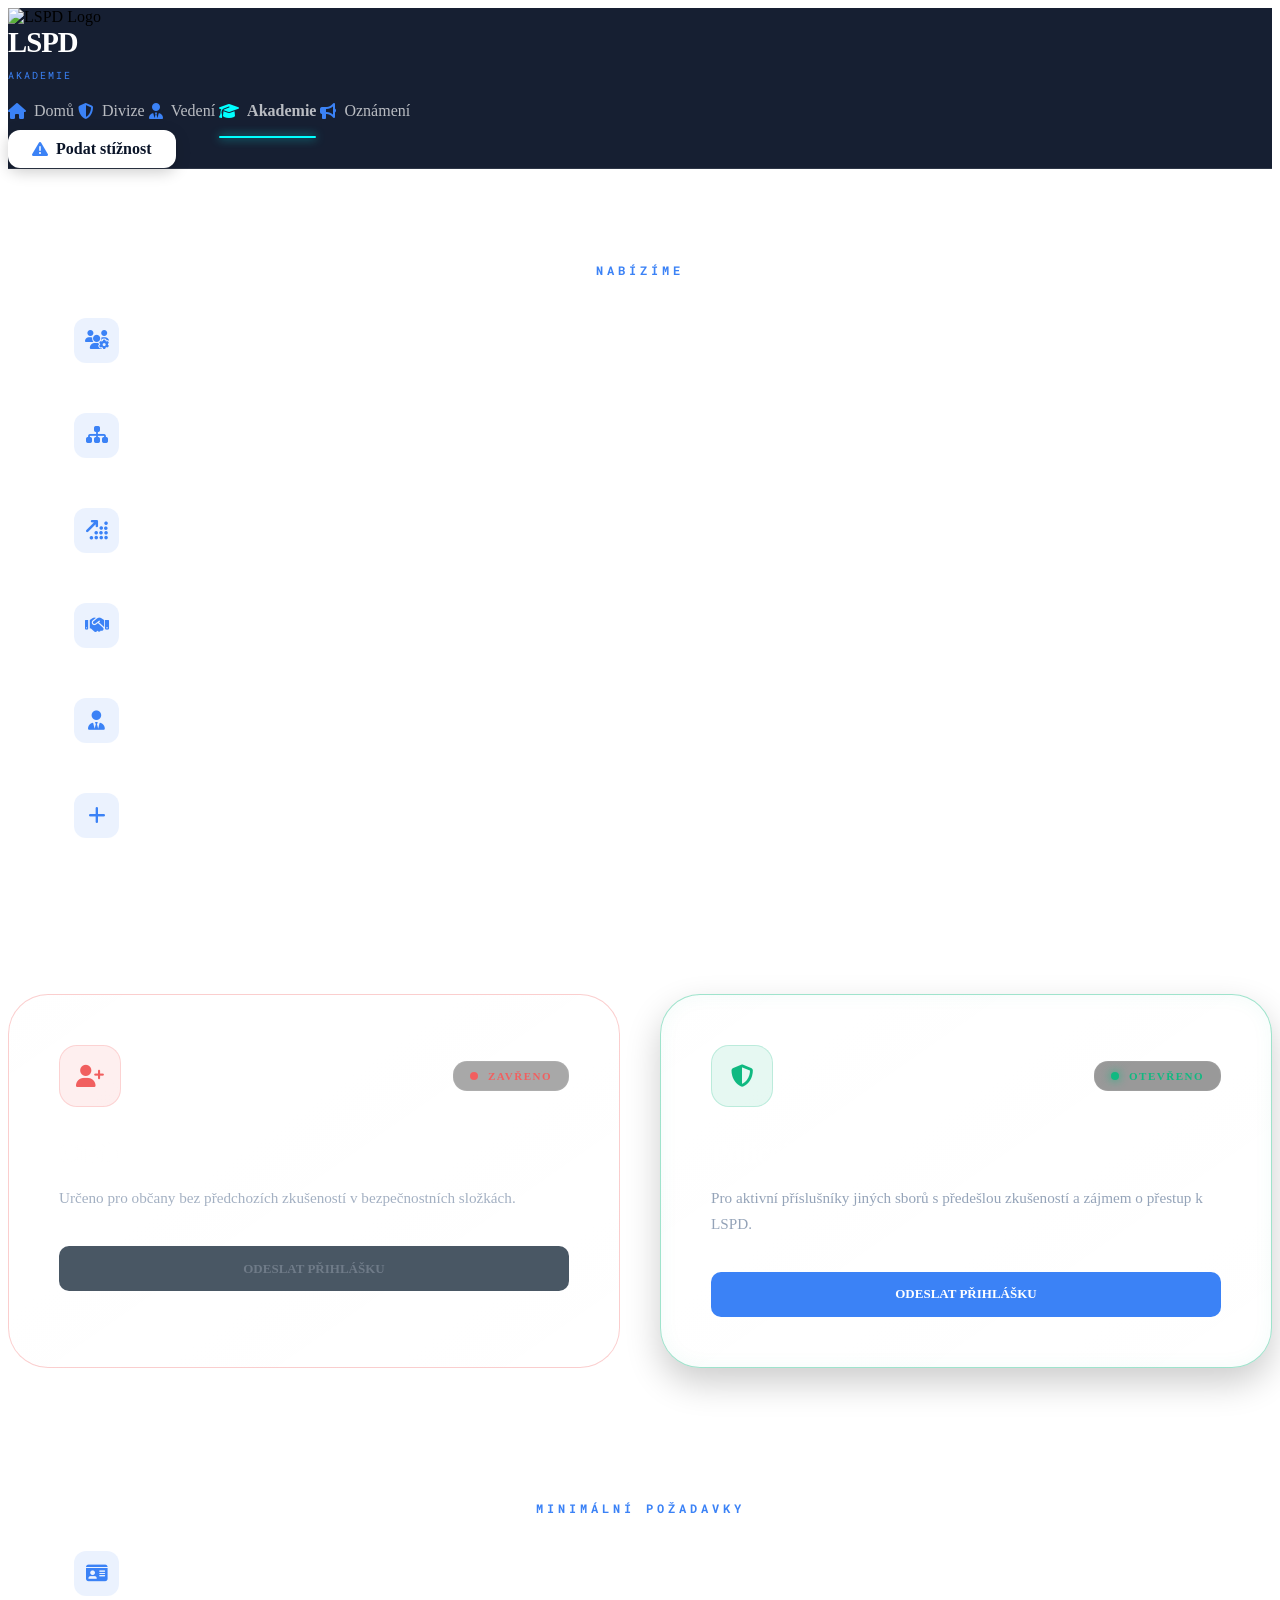
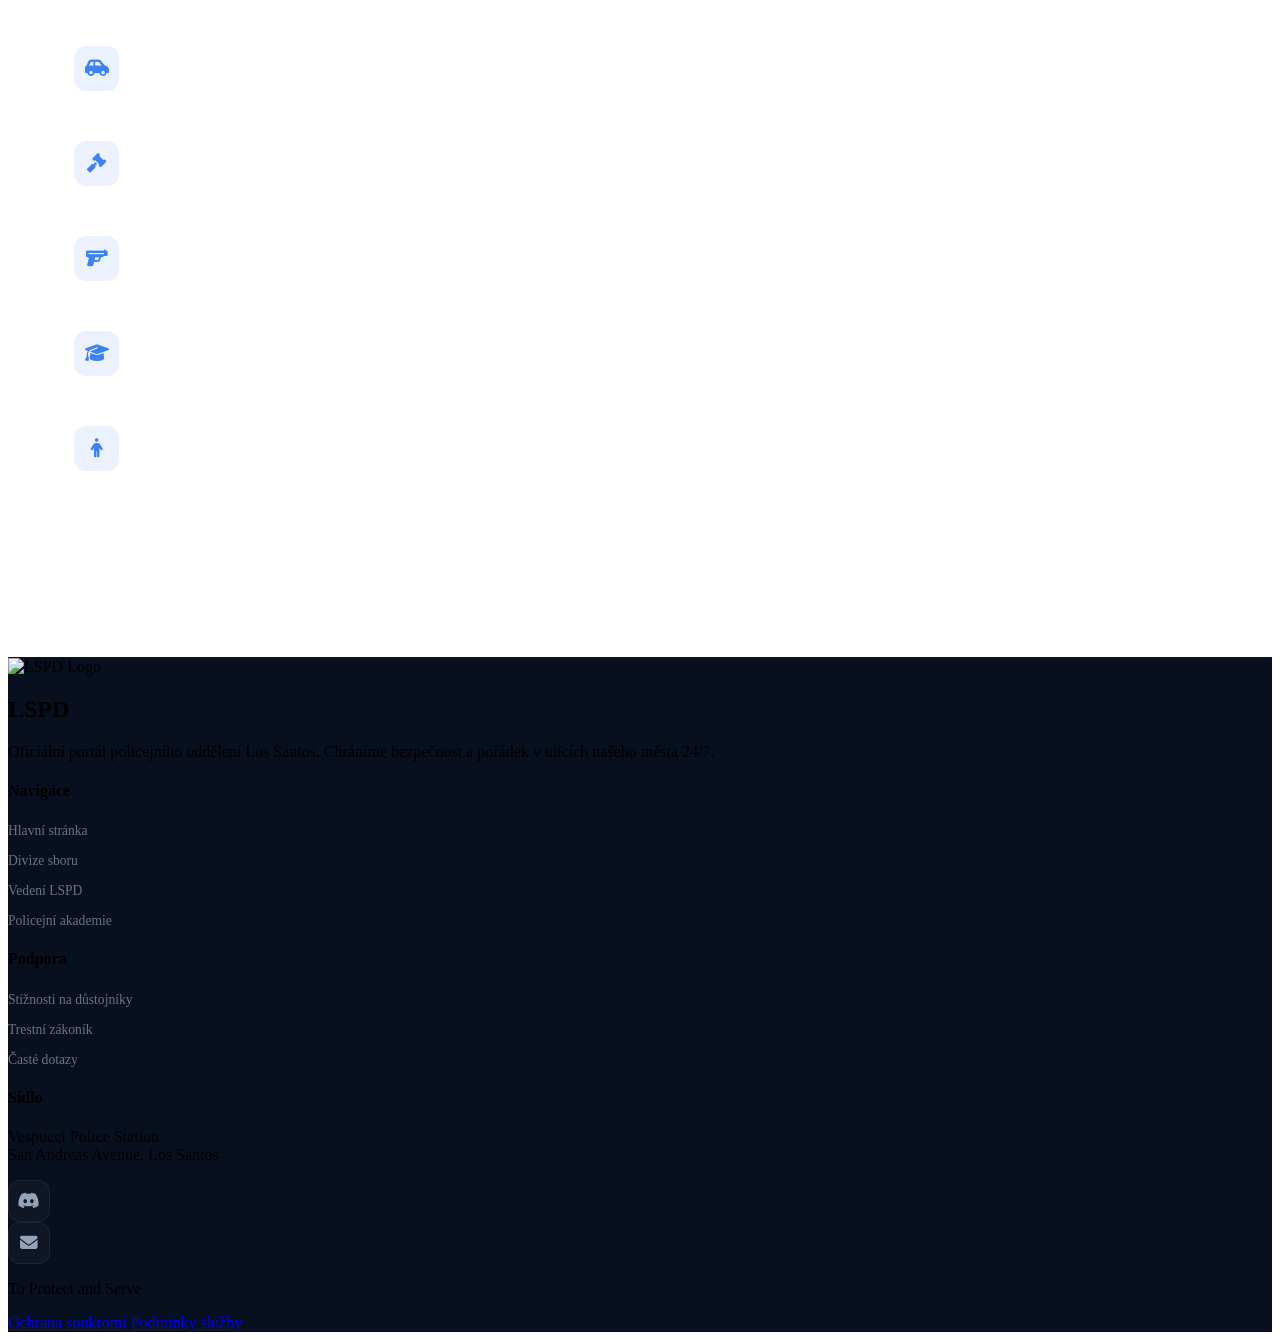
==== academy.html @ 50449499 "Add files via upload" ====
<!DOCTYPE html>
<html lang="cs">
<head>
    <meta charset="UTF-8">
    <meta name="viewport" content="width=device-width, initial-scale=1.0">
    <title>LSPD | Akademie</title>
    <link rel="icon" type="image/png" href="https://static.wikia.nocookie.net/diamond-city/images/c/c0/LSPD.png">
    <script src="https://cdn.tailwindcss.com"></script>
    <link rel="stylesheet" href="https://cdnjs.cloudflare.com/ajax/libs/font-awesome/6.5.1/css/all.min.css">
    <link rel="stylesheet" href="style.css">
    <style>
  /* Toto okamžitě skryje modré zaškrtávací políčko v rohu */
  .alert-hide-check, input[type="checkbox"] {
    display: none !important;
  }

    .btn-aca { display: flex; align-items: center; justify-content: center; background: #3b82f6; color: #fff; font-weight: 800; text-transform: uppercase; letter-spacing: 1px; border-radius: 12px; height: 60px; width: 100%; text-decoration: none; transition: all 0.3s; border: none; cursor: pointer; font-size: 14px; gap: 10px; }
    .btn-aca:hover { background: #2563eb; transform: translateY(-2px); box-shadow: 0 5px 15px rgba(59,130,246,0.4); }
    .btn-aca.disabled { background: #2a3a4a !important; color: #576574 !important; cursor: not-allowed !important; pointer-events: none !important; transform: none !important; box-shadow: none !important; border: 1px solid rgba(255,255,255,0.05); }
    .mini-card-btn { display: flex; align-items: center; justify-content: center; background: #3b82f6; color: #fff; font-weight: 800; text-transform: uppercase; border-radius: 10px; height: 45px; width: 100%; text-decoration: none; transition: all 0.3s; font-size: 13px; }
    .mini-card-btn:hover { background: #2563eb; transform: translateY(-2px); }
/* TADY JE TEN AUTOMATICKÝ ZÁMEK */
    .status-closed .mini-card-btn { background: #2a3a4a !important; color: #576574 !important; pointer-events: none !important; cursor: not-allowed !important; transform: none !important; box-shadow: none !important; }
/* Volitelně: zčervenání tečky a textu v headeru, když je closed */
    .status-closed .mini-dot { background: #ef4444; }
    .status-closed .mini-status-text { color: #ef4444; }

</style>
</head>
<body class="bg-[#0a1428]">

    <header class="navbar bg-[#0a1428]/95 border-b border-slate-700 sticky top-0 z-50 backdrop-blur-xl">
        <div class="emergency-wrapper">
    <input type="checkbox" id="close-alert" class="alert-hide-check">
    
    <div class="emergency-bar emergency-active">
        <div class="alert-pulse-bg"></div>
        <div class="alert-inner">
            <div class="alert-left">
                <div class="alert-blink-icon">
                    <i class="fa-solid fa-triangle-exclamation"></i>
                </div>
                <div class="alert-text-group">
                    <span class="alert-tag">Nouzový stav</span>
                    <p class="alert-main-text">Zvýšená kriminalita, nevycházejte z domovů!</p>
                </div>
            </div>
            <label for="close-alert" class="alert-close-btn">
                <i class="fa-solid fa-xmark"></i>
            </label>
        </div>
    </div>
</div>
       
        <div class="max-w-screen-2xl mx-auto px-8 py-5 flex items-center justify-between">
            <div class="flex items-center gap-x-3">
                <img src="https://static.wikia.nocookie.net/diamond-city/images/c/c0/LSPD.png" alt="LSPD Logo" class="h-12 w-auto">
                <div>
                    <h1 class="text-3xl font-bold tracking-tighter text-white">LSPD</h1>
                    <p class="text-[10px] text-blue-400 font-mono tracking-widest -mt-1 uppercase">Akademie</p>
                </div>
            </div>

            <nav class="hidden lg:flex items-center gap-x-8 text-sm font-medium text-white">
                <a href="index.html" class="nav-link"><i class="fa-solid fa-house"></i> Domů</a>
                <a href="divize.html" class="nav-link"><i class="fa-solid fa-shield-halved"></i> Divize</a>
                <a href="vedeni.html" class="nav-link"><i class="fa-solid fa-user-tie"></i> Vedení</a>
                <a href="academy.html" class="nav-link active-link"><i class="fa-solid fa-graduation-cap"></i> Akademie</a>
                <a href="news.html" class="nav-link"><i class="fa-solid fa-bullhorn"></i> Oznámení</a>
            </nav>

            <div class="flex items-center gap-x-4">
                <a href="https://docs.google.com/forms/d/1sW8FSomtoTWtTk2x8ZR8gZJqjrSR2MvSDOze3cM3F0Y/edit?chromeless=1" class="px-6 py-2.5 bg-white text-[#0a1428] hover:bg-red-600 hover:text-white font-semibold text-sm rounded-xl transition-all flex items-center gap-x-2">
                    <i class="fa-solid fa-triangle-exclamation"></i> Podat stížnost
                </a>
            </div>
        </div>
    </header>

<main class="main-content max-w-screen-xl mx-auto px-8 py-12">
    <div class="big-address-card1 ">
        <span class="section-label mb-8 block">Nabízíme</span>
        <div class="grid grid-cols-1 md:grid-cols-3 gap-6">
            <div class="req-item">
                <div class="req-icon"><i class="fa-solid fa-users-gear"></i></div>
                <div class="req-text">Práci pro občany</div>
            </div>
            <div class="req-item">
                <div class="req-icon"><i class="fa-solid fa-sitemap"></i></div>
                <div class="req-text">Rozmanitost divizí</div>
            </div>
            <div class="req-item">
                <div class="req-icon"><i class="fa-solid fa-arrow-up-right-dots"></i></div>
                <div class="req-text">Kariérní postup</div>
            </div>
            <div class="req-item">
                <div class="req-icon"><i class="fa-solid fa-handshake"></i></div>
                <div class="req-text">Profesionální a přátelský tým</div>
            </div>
            <div class="req-item">
                <div class="req-icon"><i class="fa-solid fa-user-tie"></i></div>
                <div class="req-text">Stabilní vedení</div>
            </div>
            <div class="req-item">
                <div class="req-icon"><i class="fa-solid fa-plus"></i></div>
                <div class="req-text">Mnohem více</div>
            </div>
    
        </div>
    </div>
    
    <div class="recruitment-flex-row">
    
    <div class="recruitment-mini-card status-closed">
        <div class="mini-card-content">
            <div class="mini-card-header">
                <div class="mini-icon-circle"><i class="fa-solid fa-user-plus"></i></div>
                <div class="mini-status-badge">
                    <span class="mini-dot"></span>
                    <span class="mini-status-text">Zavřeno</span>
                </div>
            </div>
            <h3 class="mini-card-title">Civilní nábor</h3>
            <p class="mini-card-desc">Určeno pro občany bez předchozích zkušeností v bezpečnostních složkách.</p>
            <a href="https://docs.google.com/forms/d/e/1FAIpQLSd8PkhQAgsAFA_9jeIJ60VFg0k3Y6_y2woV9KK_odZ_cDwg6Q/viewform?usp=dialog" class="mini-card-btn">Odeslat přihlášku</a>
        </div>
    </div>

    <div class="recruitment-mini-card status-open">
        <div class="mini-card-content">
            <div class="mini-card-header">
                <div class="mini-icon-circle"><i class="fa-solid fa-shield-halved"></i></div>
                <div class="mini-status-badge">
                    <span class="mini-dot"></span>
                    <span class="mini-status-text">Otevřeno</span>
                </div>
            </div>
            <h3 class="mini-card-title">Policejní transfer</h3>
            <p class="mini-card-desc">Pro aktivní příslušníky jiných sborů s předešlou zkušeností a zájmem o přestup k LSPD.</p>
            <a href="https://docs.google.com/forms/d/e/1FAIpQLSeSwsR0RY7hvR1oVAQgV0oMVDDzqEyqUZD5G6RPTfzHWfPNFA/viewform?usp=dialog" class="mini-card-btn">Odeslat přihlášku</a>
        </div>
        </div>
        </div>
    </div>

</div>

    <div class="big-address-card !py-10" >
        <span class="section-label mb-8 block">Minimální požadavky</span>
        <div class="grid grid-cols-1 md:grid-cols-3 gap-6">
            <div class="req-item">
                <div class="req-icon"><i class="fa-solid fa-id-card"></i></div>
                <div class="req-text">Věk 21+ let</div>
            </div>
            <div class="req-item">
                <div class="req-icon"><i class="fa-solid fa-car-side"></i></div>
                <div class="req-text">Řidičský průkaz sk. B</div>
            </div>
            <div class="req-item">
                <div class="req-icon"><i class="fa-solid fa-gavel"></i></div>
                <div class="req-text">Čistý rejstřík trestů</div>
            </div>
            <div class="req-item">
                <div class="req-icon"><i class="fa-solid fa-gun"></i></div>
                <div class="req-text">Zbrojní průkaz (pouze výhoda)</div>
            </div>
            <div class="req-item">
                <div class="req-icon"><i class="fa-solid fa-graduation-cap"></i></div>
                <div class="req-text">Maturita</div>
            </div>
            <div class="req-item">
                <div class="req-icon"><i class="fa-solid fa-person"></i></div>
                <div class="req-text">Občanství USA</div>
            </div>
        </div>
    </div>

</main>

  <footer class="main-footer">
    <div class="max-w-screen-2xl mx-auto px-8 py-16">
        <div class="grid grid-cols-1 md:grid-cols-4 gap-12 mb-16">
            
            <div class="md:col-span-1">
                <div class="flex items-center gap-x-3 mb-6">
                    <img src="https://static.wikia.nocookie.net/diamond-city/images/c/c0/LSPD.png" alt="LSPD Logo" class="h-10 w-auto opacity-80">
                    <h2 class="text-2xl font-black tracking-tighter text-white">LSPD</h2>
                </div>
                <p class="text-slate-500 text-sm leading-relaxed">
                    Oficiální portál policejního oddělení Los Santos. Chráníme bezpečnost a pořádek v ulicích našeho města 24/7.
                </p>
            </div>

            <div>
                <h4 class="text-white font-bold uppercase text-xs tracking-widest mb-6">Navigace</h4>
                <ul class="footer-links">
                    <li><a href="index.html">Hlavní stránka</a></li>
                    <li><a href="divize.html">Divize sboru</a></li>
                    <li><a href="vedeni.html">Vedení LSPD</a></li>
                    <li><a href="academy.html">Policejní akademie</a></li>
                </ul>
            </div>

            <div>
                <h4 class="text-white font-bold uppercase text-xs tracking-widest mb-6">Podpora</h4>
                <ul class="footer-links">
                    <li><a href="https://docs.google.com/forms/d/1sW8FSomtoTWtTk2x8ZR8gZJqjrSR2MvSDOze3cM3F0Y/edit?chromeless=1">Stížnosti na důstojníky</a></li>
                    <li><a href="https://discord.gg/twQmHkRu5R">Trestní zákoník</a></li>
                    
                    <li><a href="#">Časté dotazy</a></li>
                </ul>
            </div>

            <div>
                <h4 class="text-white font-bold uppercase text-xs tracking-widest mb-6">Sídlo</h4>
                <p class="text-slate-500 text-sm mb-4">
                    Vespucci Police Station<br>
                    San Andreas Avenue, Los Santos
                </p>
                <div class="flex gap-4">
                    <a href="#" class="footer-social-icon"><i class="fa-brands fa-discord"></i></a>
                    <a href="https://docs.google.com/forms/d/1-U0PTSVVx-R2bm7Mfep4bvLITmagsBzN_9uMXjS5U7w/viewform?edit_requested=true" class="footer-social-icon"><i class="fa-solid fa-envelope"></i></a>
                </div>
            </div>

        </div>

        <div class="pt-8 border-t border-white/5 flex flex-col md:flex-row justify-between items-center gap-4">
            <p class="text-slate-600 text-xs font-medium uppercase tracking-widest">
                 To Protect and Serve
            </p>
            <div class="flex gap-6">
                <a href="#" class="text-slate-600 hover:text-white text-[10px] uppercase font-bold tracking-tighter transition-colors">Ochrana soukromí</a>
                <a href="#" class="text-slate-600 hover:text-white text-[10px] uppercase font-bold tracking-tighter transition-colors">Podmínky služby</a>
            </div>
        </div>
    </div>
</footer>

</body>
</html>
---- style.css ----
@import url('https://fonts.googleapis.com/css2?family=Inter:wght@400;600;700;800&family=Roboto+Mono:wght@700&display=swap');

:root {
    --accent: #3b82f6;
    --border: rgba(255, 255, 255, 0.1);
    --aqua: #00ffff;
    --academy-blue: #3b82f6;
    --academy-cyan: #06b6d4;
    --academy-green: #10b981;
    --academy-red: #ef4444;
    --academy-bg-card: rgba(255, 255, 255, 0.02);
    --academy-border: rgba(255, 255, 255, 0.05);
}

/* --- TITULKY SEKCÍ --- */
.section-title-box {
    text-align: center;
    margin-bottom: 3rem;
    }
.section-label {
    color: var(--accent);
    font-family: 'Roboto Mono', monospace;
    font-size: 0.75rem;
    letter-spacing: 4px;
    text-transform: uppercase;
    font-weight: 700;
    /* ... tvoje stávající věci ... */
    display: block !important; /* Důležité, aby margin fungoval */
    margin-bottom: 15px !important; /* Tohle vytvoří mezeru pod nápisem LOKÁCIE */

}
.section-title {
    color: white;
    font-size: 3rem;
    font-weight: 800;
    margin-top: 10px;
}

/* Toto opraví mezeru u LOKÁCIE a KRONIKA */
.section-title-box .section-label {
    display: block !important;
    margin-bottom: 25px !important; /* Tady si nastav mezeru, jakou chceš */
}

/* Toto zajistí, aby štítky UVNITŘ karet (jako Administratíva) zůstaly v pořádku */
.big-address-card .section-label {
    display: inline-block !important;
    margin-bottom: 10px !important;
}
/* --- ADRESOVÉ KARTY --- */
.big-address-card {
    background: rgba(255, 255, 255, 0.03);
    border: 1px solid var(--border);
    padding: 60px 40px;
    border-radius: 40px !important; 
    text-align: center;
    transition: 0.4s ease;
    color: white;
/* ... tvoje stávající věci ... */
    margin-left: auto !important;
    margin-right: auto !important;
    max-width: 1200px; /* Nastav šířku, aby nebyla přes celou obrazovku */
    margin-top: 50px;
    
}

.big-address-card1 {
    background: rgba(255, 255, 255, 0.03);
    border: 1px solid var(--border);
    padding: 60px 40px;
    border-radius: 40px !important; 
    text-align: center;
    transition: 0.4s ease;
    color: white;
/* ... tvoje stávající věci ... */
    margin-left: auto !important;
    margin-right: auto !important;
    max-width: 1200px; /* Nastav šířku, aby nebyla přes celou obrazovku */
    
    margin-bottom: 50px;
}



.big-address-card:hover {
    transform: translateY(-10px);
    border-color: var(--accent);
    background: rgba(59, 130, 246, 0.02);
    color: aqua;
}
.big-address-card1:hover {
    transform: translateY(-10px);
    border-color: var(--accent);
    background: rgba(59, 130, 246, 0.02);
    color: aqua;
}



.icon-circle {
    width: 80px;
    height: 80px;
    background: rgba(59, 130, 246, 0.1);
    color: var(--accent);
    border-radius: 50%;
    margin: 0 auto 30px;
    display: flex;
    align-items: center;
    justify-content: center;
    font-size: 2rem;
    box-shadow: 0 0 20px rgba(59, 130, 246, 0.1);
}

/* --- MEGA KARTA PRÍBEHU --- */
.story-mega-card {
    background: rgba(255, 255, 255, 0.02) !important;
    border: 1px solid var(--border) !important;
    border-radius: 50px !important; 
    padding: 60px !important;
    max-width: 900px;
    margin: 0 auto;
}

.story-entry {
    display: flex;
    gap: 30px;
}

.story-marker {
    display: flex;
    flex-direction: column;
    align-items: center;
}

.marker-dot {
    width: 12px;
    height: 12px;
    background: var(--accent);
    border-radius: 50%;
}

.marker-line {
    width: 2px;
    flex-grow: 1;
    background: rgba(59, 130, 246, 0.2);
    margin: 5px 0;
}

.story-info {
    padding-bottom: 50px;
}

.story-year {
    color: var(--accent);
    font-family: 'Roboto Mono', monospace;
    font-weight: 700;
    font-size: 0.8rem;
}

.story-info h3 {
    color: white;
    font-size: 1.5rem;
    font-weight: 700;
    margin: 5px 0;
}

.story-info p {
    color: #94a3b8;
    line-height: 1.7;
}

.shadow-glow {
    box-shadow: 0 0 15px var(--accent);
}

.last-entry .story-info { padding-bottom: 0; }

/* --- NAVBAR --- */
.navbar {
    background-color: rgba(10, 20, 40, 0.95) !important;
    backdrop-filter: blur(15px) !important;
    -webkit-backdrop-filter: blur(15px) !important;
    border-bottom: 1px solid rgba(255, 255, 255, 0.1) !important;
    position: sticky;
    top: 0;
    z-index: 1000;
    transition: all 0.3s ease;
}

.navbar h1 {
    font-size: 1.8rem !important;
    font-weight: 800 !important;
    letter-spacing: -1px;
    margin: 0;
    color: #ffffff;
}

.navbar .text-blue-400 {
    color: #3b82f6 !important;
    font-family: 'Roboto Mono', monospace;
    font-size: 10px;
    letter-spacing: 2px;
    text-transform: uppercase;
}

.navbar a {
    text-transform: none !important;
    position: relative;
    display: inline-flex; 
    align-items: center;
    gap: 8px;
    padding: 10px 0; 
    color: rgba(255, 255, 255, 0.7) !important;
    transition: all 0.3s ease;
    text-decoration: none !important;
}

.nav-link {
    color: rgba(255, 255, 255, 0.7) !important;
    display: flex;
    align-items: center;
    gap: 8px;
    position: relative;
    padding: 5px 0;
    transition: all 0.3s ease;
    white-space: nowrap;
}

.nav-link:hover {
    color: #3b82f6 !important;
}

.active-link {
    color: #00ffff !important;
    font-weight: 700 !important;
}

.active-link::after {
    content: '';
    position: absolute;
    bottom: -8px;
    left: 0;
    width: 100%;
    height: 2px;
    background: #00ffff;
    box-shadow: 0 0 10px rgba(0, 255, 255, 0.8);
    border-radius: 10px;
}

.active-link i {
    color: #00ffff !important;
}

.navbar a:not(.active-link)::after {
    display: none;
}

.navbar i {
    font-size: 1rem;
    color: #3b82f6;
}

.navbar a.bg-white {
    background-color: #ffffff !important;
    color: #0a1428 !important;
    padding: 10px 24px !important;
    border-radius: 12px !important;
    font-weight: 700 !important;
    box-shadow: 0 4px 15px rgba(0, 0, 0, 0.2);
}

.navbar a.bg-white:hover {
    background-color: #ef4444 !important;
    color: #ffffff !important;
    box-shadow: 0 0 20px rgba(239, 68, 68, 0.4);
}

main {
    margin-top: 2rem;
}

html {
    scroll-padding-top: 90px;
}

/* --- !!! NOVÉ STYLY PRO DIVIZE S FIXNÍM GRIDEM !!! --- */

.division-row {
    display: grid;
    gap: 24px;
    margin-bottom: 24px;
    width: 100%;
}

/* Specifické rozložení řádků podle tvého přání */
.row-3 { grid-template-columns: repeat(3, 1fr); }
.row-4 { grid-template-columns: repeat(4, 1fr); }
.row-2 { grid-template-columns: repeat(2, 1fr); }

.division-card {
    background: linear-gradient(145deg, rgba(255, 255, 255, 0.05) 0%, rgba(255, 255, 255, 0.02) 100%);
    border: 1px solid rgba(255, 255, 255, 0.08);
    border-radius: 40px !important;
    padding: 40px 30px;
    display: flex;
    flex-direction: column;
    align-items: center;
    text-align: center;
    transition: all 0.5s cubic-bezier(0.23, 1, 0.32, 1);
    cursor: pointer;
    overflow: hidden;
    position: relative;
}

.division-card:hover {
    transform: translateY(-12px);
    background: linear-gradient(145deg, rgba(59, 130, 246, 0.08) 0%, rgba(10, 20, 40, 0.5) 100%);
    border-color: var(--aqua);
    box-shadow: 0 20px 40px rgba(0, 0, 0, 0.4);
}

/* Vnitřní ikona divize */
.division-card .icon-circle {
    width: 75px;
    height: 75px;
    background: rgba(255, 255, 255, 0.03);
    border-radius: 22px; 
    margin: 0 auto 20px auto;
    border: 1px solid rgba(255, 255, 255, 0.1);
    box-shadow: none;
    display: flex;
    align-items: center;
    justify-content: center;
}

.division-card:hover .icon-circle {
    transform: scale(1.1) rotate(5deg);
    border-color: currentColor;
    box-shadow: 0 0 25px currentColor;
    background: rgba(255, 255, 255, 0.05);
}

/* Texty v divizích */
.division-card h3.name {
    color: #ffffff !important;
    font-size: 1.6rem;
    font-weight: 800;
    margin-bottom: 5px;
    letter-spacing: -0.5px;
}

.division-card .div-short {
    color: var(--accent);
    font-size: 0.95rem;
    font-weight: 700;
    margin-top: 2px;
}

/* Vysouvací detail pod nadpisem */
.division-card .div-detail {
    max-height: 0;
    opacity: 0;
    transition: all 0.6s cubic-bezier(0.23, 1, 0.32, 1);
    width: 100%;
}

.division-card:hover .div-detail {
    max-height: 500px;
    opacity: 1;
    margin-top: 25px;
}

.division-card .div-detail p {
    color: #cbd5e1 !important;
    font-size: 0.9rem;
    line-height: 1.6;
    margin-bottom: 20px;
}

/* Leader Box (Vedení divize) */
.division-card .leader-box {
    padding: 15px 20px;
    background: rgba(0, 0, 0, 0.3);
    border-radius: 25px;
    border: 1px solid rgba(255, 255, 255, 0.05);
    text-align: center;
    width: 100%;
    display: flex;
    flex-direction: column;
}

.division-card .leader-box .rank-label {
    color: var(--aqua) !important;
    font-size: 0.7rem;
    font-weight: 800;
    letter-spacing: 1.5px;
    margin-bottom: 2px;
}

.division-card .leader-box .leader-name {
    color: #ffffff !important;
    font-size: 1rem;
    font-weight: 700;
    margin: 0;
}

/* --- VEDENIE CARDS (ZACHOVÁNO) --- */
.leader-card {
    background: rgba(255, 255, 255, 0.02);
    border: 1px solid rgba(255, 255, 255, 0.08);
    border-radius: 40px !important;
    overflow: hidden;
    transition: all 0.4s ease;
}

.leader-card:hover {
    transform: translateY(-10px);
    border-color: var(--aqua);
    background: rgba(0, 255, 255, 0.02);
    box-shadow: 0 20px 40px rgba(0, 0, 0, 0.4);
}

.leader-img-container {
    position: relative;
    width: 100%;
    height: 350px;
    overflow: hidden;
}

.leader-img-container img {
    width: 100%;
    height: 100%;
    object-fit: cover;
    transition: transform 0.5s ease;
}

.leader-card:hover img {
    transform: scale(1.05);
}

.rank-tag {
    position: absolute;
    bottom: 20px;
    left: 20px;
    background: #3b82f6;
    color: white;
    padding: 6px 16px;
    border-radius: 12px;
    font-size: 0.75rem;
    font-weight: 800;
    text-transform: uppercase;
    letter-spacing: 1px;
}

.leader-info {
    padding: 30px;
    text-align: left;
}

.leader-callsign {
    color: var(--aqua);
    font-family: 'Roboto Mono', monospace;
    font-size: 0.85rem;
    font-weight: 700;
    margin-bottom: 15px;
}

/* KARTY ROSTERU (ZACHOVÁNO) */
.card-vertical {
    display: flex;
    flex-direction: column;
    transition: all 0.3s ease;
}

.card-vertical:hover {
    transform: translateY(-5px);
    border-color: rgba(0, 255, 255, 0.4);
    background: rgba(0, 255, 255, 0.02);
}

.rank-label { letter-spacing: 2px; font-size:medium; }
.insignia { font-family: 'Roboto Mono', monospace; font-weight: bold; }
.name { letter-spacing: -0.5px; }

/* Responzivita pro řádky */
@media (max-width: 1024px) {
    .row-3, .row-4, .row-2 { grid-template-columns: repeat(2, 1fr); }
}
@media (max-width: 640px) {
    .row-3, .row-4, .row-2 { grid-template-columns: 1fr; }
}

/* --- ACADEMY PREMIUM STYLES --- */

/* --- ZÁKLADNÉ NASTAVENIE KARIET --- */
.academy-card {
    background: var(--academy-bg-card);
    border: 1px solid var(--academy-border);
    border-radius: 40px !important;
    padding: 40px;
    position: relative;
    transition: all 0.4s cubic-bezier(0.4, 0, 0.2, 1);
    height: 100%;
}

.academy-card:hover {
    transform: translateY(-8px);
    background: rgba(255, 255, 255, 0.04);
    border-color: rgba(59, 130, 246, 0.2);
    box-shadow: 0 20px 40px rgba(0, 0, 0, 0.3);
}

/* --- RECRUITMENT STATUS CARD (Hero Banner) --- */
.recruitment-status-card {
    position: relative;
    padding: 60px 40px;
    border-radius: 40px !important;
    background: #0f172a;
    border: 1px solid var(--academy-border);
    overflow: hidden;
    transition: all 0.5s ease;
}

.card-overlay {
    position: absolute;
    inset: 0;
    background: radial-gradient(circle at 50% 0%, rgba(59, 130, 246, 0.15) 0%, transparent 70%);
    pointer-events: none;
    transition: background 0.5s ease;
}

.status-badge {
    background: rgba(255, 255, 255, 0.05);
    border: 1px solid rgba(255, 255, 255, 0.1);
    padding: 6px 14px;
    border-radius: 12px;
    font-size: 11px;
    font-weight: 800;
    color: #94a3b8;
    text-transform: uppercase;
    letter-spacing: 2px;
}

.status-main-text {
    font-size: clamp(2.5rem, 6vw, 4rem);
    font-weight: 950;
    line-height: 1;
    text-transform: uppercase;
    letter-spacing: -2px;
    font-style: italic;
    margin: 15px 0;
}

.status-line {
    width: 80px;
    height: 6px;
    border-radius: 3px;
    margin-bottom: 20px;
}

/* --- STATUS LOGIKA (DYNAMICKÉ FARBY) --- */
/* Otvorený nábor */
.status-open .status-main-text { color: var(--academy-green); text-shadow: 0 0 30px rgba(16, 185, 129, 0.3); }
.status-open .status-line { background: var(--academy-green); box-shadow: 0 0 20px var(--academy-green); }
.status-open .pulse-dot { background: var(--academy-green); box-shadow: 0 0 10px var(--academy-green); animation: pulse-green 2s infinite; }

/* Zatvorený nábor */
.status-closed .status-main-text { color: var(--academy-red); text-shadow: 0 0 30px rgba(239, 68, 68, 0.3); }
.status-closed .status-line { background: var(--academy-red); box-shadow: 0 0 20px var(--academy-red); }
.status-closed .pulse-dot { background: var(--academy-red); box-shadow: 0 0 10px var(--academy-red); animation: pulse-red 2s infinite; }
.status-closed .card-overlay { background: radial-gradient(circle at 50% 0%, rgba(239, 68, 68, 0.12) 0%, transparent 70%); }
.status-closed .apply-action-btn { opacity: 0.5; pointer-events: none; filter: grayscale(1); }

/* --- TLAČIDLÁ PRIHLÁŠOK --- */
.apply-action-btn {
    display: inline-flex;
    align-items: center;
    justify-content: center;
    background: #ffffff;
    color: #0a1428;
    border-radius: 20px;
    font-weight: 900;
    font-size: 16px;
    text-transform: uppercase;
    padding: 18px 35px;
    transition: all 0.3s cubic-bezier(0.4, 0, 0.2, 1);
    box-shadow: 0 10px 30px rgba(255, 255, 255, 0.1);
}

.apply-action-btn:hover {
    transform: scale(1.05) translateY(-3px);
    background: var(--academy-blue);
    color: #ffffff;
    box-shadow: 0 15px 40px rgba(59, 130, 246, 0.4);
}

/* --- POŽIADAVKY (REQS) --- */
.req-item {
    background: rgba(255, 255, 255, 0.03);
    border: 1px solid var(--academy-border);
    padding: 24px;
    border-radius: 25px;
    display: flex;
    align-items: center;
    gap: 15px;
    transition: all 0.3s ease;
}

.req-item:hover {
    background: rgba(59, 130, 246, 0.05);
    border-color: rgba(59, 130, 246, 0.3);
    transform: translateX(10px);
}

.req-icon {
    width: 45px;
    height: 45px;
    background: rgba(59, 130, 246, 0.1);
    color: var(--academy-blue);
    border-radius: 12px;
    display: flex;
    align-items: center;
    justify-content: center;
    font-size: 1.2rem;
}

.req-text {
    color: white;
    font-weight: 700;
}

/* --- TRANSFER PANEL (PREMIUM STYLE) --- */
.transfer-panel {
    background: linear-gradient(135deg, rgba(6, 182, 212, 0.08) 0%, rgba(255, 255, 255, 0.01) 100%);
    border-color: rgba(6, 182, 212, 0.2);
}

.transfer-panel:hover {
    border-color: var(--academy-cyan);
    box-shadow: 0 20px 40px rgba(6, 182, 212, 0.15);
}

.icon-box-premium {
    width: 60px;
    height: 60px;
    background: rgba(6, 182, 212, 0.1);
    border-radius: 18px;
    display: flex;
    align-items: center;
    justify-content: center;
}

/* --- ANIMÁCIE --- */
.pulse-dot {
    width: 10px;
    height: 10px;
    border-radius: 50%;
}

@keyframes pulse-green {
    0% { transform: scale(1); opacity: 1; }
    100% { transform: scale(2.8); opacity: 0; }
}

@keyframes pulse-red {
    0% { transform: scale(1); opacity: 1; }
    100% { transform: scale(2.8); opacity: 0; }
}

/* Fix pre responzivitu textu */
@media (max-width: 768px) {
    .recruitment-status-card { padding: 40px 25px; }
    .status-main-text { font-size: 2.2rem; }
}

/* --- STATUS FARBY (DYNAMICKÉ FARBY + BORDER) --- */

/* Otvorený nábor (Zelený) */
.status-open.recruitment-status-card {
    border-color: rgba(16, 185, 129, 0.4) !important; /* Zelený okraj */
    box-shadow: 0 0 40px rgba(16, 185, 129, 0.1);    /* Jemná vonkajšia žiara */
}
.status-open .status-main-text { 
    color: var(--academy-green); 
    text-shadow: 0 0 30px rgba(16, 185, 129, 0.3); 
}
.status-open .status-line { 
    background: var(--academy-green); 
    box-shadow: 0 0 20px var(--academy-green); 
}
.status-open .pulse-dot { 
    background: var(--academy-green); 
    box-shadow: 0 0 10px var(--academy-green); 
    animation: pulse-green 2s infinite; 
}

/* Zatvorený nábor (Červený) */
.status-closed.recruitment-status-card {
    border-color: rgba(239, 68, 68, 0.4) !important; /* Červený okraj */
    box-shadow: 0 0 40px rgba(239, 68, 68, 0.1);      /* Jemná vonkajšia žiara */
}
.status-closed .status-main-text { 
    color: var(--academy-red); 
    text-shadow: 0 0 30px rgba(239, 68, 68, 0.3); 
}
.status-closed .status-line { 
    background: var(--academy-red); 
    box-shadow: 0 0 20px var(--academy-red); 
}
.status-closed .pulse-dot { 
    background: var(--academy-red); 
    box-shadow: 0 0 10px var(--academy-red); 
    animation: pulse-red 2s infinite; 
}
.status-closed .card-overlay { 
    background: radial-gradient(circle at 50% 0%, rgba(239, 68, 68, 0.12) 0%, transparent 70%); 
}


/* --- UNIFIED FOOTER STYLES --- */

.main-footer {
    background-color: #08101f; /* Ešte o niečo tmavšia ako body */
    border-top: 1px solid rgba(255, 255, 255, 0.03);
    margin-top: 100px;
}

.footer-links {
    list-style: none;
    padding: 0;
    margin: 0;
}

.footer-links li {
    margin-bottom: 12px;
}

.footer-links a {
    color: #64748b; /* Slate-500 */
    text-decoration: none;
    font-size: 0.85rem;
    font-weight: 500;
    transition: all 0.3s ease;
}

.footer-links a:hover {
    color: var(--accent); /* Tvoja modrá farba */
    padding-left: 5px; /* Jemný posun pri hoveri */
}

.footer-social-icon {
    width: 40px;
    height: 40px;
    background: rgba(255, 255, 255, 0.03);
    border: 1px solid rgba(255, 255, 255, 0.05);
    border-radius: 12px;
    display: flex;
    align-items: center;
    justify-content: center;
    color: #94a3b8;
    font-size: 1.1rem;
    transition: all 0.3s ease;
    text-decoration: none;
}

.footer-social-icon:hover {
    background: var(--accent);
    color: white;
    transform: translateY(-3px);
    box-shadow: 0 5px 15px rgba(59, 130, 246, 0.3);
}

/* Fix pre plynulé scrollovanie a okraje */
@media (max-width: 768px) {
    .main-footer { text-align: center; }
    .main-footer .flex, .main-footer .flex-col { align-items: center; justify-content: center; }
    .footer-links a:hover { padding-left: 0; }
}


/* --- NEWS / ANNOUNCEMENTS --- */

/* --- NEWS / ANNOUNCEMENTS --- */

/* --- NEWS / ANNOUNCEMENTS --- */

/* --- NEWS / ANNOUNCEMENTS --- */

/* --- NEWS / ANNOUNCEMENTS --- */

/* Badge "Tlačová správa" - OPRAVA ČERNÉ BARVY */
/* --- JEDNA UNIVERZÁLNÍ KARTA - OPRAVA --- */

.news-card-wrapper {
    display: grid;
    grid-template-columns: 1.2fr 1fr;
    background: #0f172a; /* Tmavé pozadí karty */
    border: 1px solid rgba(255, 255, 255, 0.05);
    border-radius: 40px !important;
    overflow: hidden;
    min-height: 380px;
    height: auto;
    position: relative;
    margin-bottom: 30px;
}

.news-main-card {
    padding: 50px;
    display: flex;
    flex-direction: column;
    justify-content: center;
    z-index: 2;
}

/* TEXTY - OPRAVA ČERNÉ BARVY */
.card-title {
    color: #ffffff !important;
    font-size: 2.8rem;
    font-weight: 900;
    font-style: italic;
    text-transform: uppercase;
    line-height: 1.1;
    margin: 15px 0;
}

.card-text {
    color: #94a3b8 !important; /* Světle šedá čitelná barva */
    font-size: 1rem;
    line-height: 1.6;
}

.news-badge {
    color: #3b82f6 !important;
    font-family: 'Roboto Mono', monospace;
    font-size: 10px;
    font-weight: 800;
    letter-spacing: 2px;
    text-transform: uppercase;
}

.news-date {
    color: rgba(255, 255, 255, 0.3) !important;
    font-family: 'Roboto Mono', monospace;
    font-size: 10px;
    margin-left: 10px;
}

/* ROZBALOVACÍ LOGIKA (ČISTÉ CSS) */
.news-toggle { display: none; } /* Skrytí checkboxu */

.expandable-content {
    max-height: 0;
    overflow: hidden;
    opacity: 0;
    transition: all 0.6s cubic-bezier(0.4, 0, 0.2, 1);
}

.content-divider {
    height: 1px;
    background: rgba(255, 255, 255, 0.05);
    margin: 20px 0;
}

/* AKCE PŘI ZAŠKRTNUTÍ */
.news-toggle:checked ~ .news-main-card .expandable-content {
    max-height: 1000px;
    opacity: 1;
}

/* TLAČÍTKO */
.read-more-btn {
    cursor: pointer;
    margin-top: 30px;
    color: #3b82f6;
    font-weight: 900;
    text-transform: uppercase;
    font-size: 11px;
    display: inline-flex;
    align-items: center;
}

.read-more-btn .hide-text { display: none; }

.news-toggle:checked ~ .news-main-card .read-more-btn .show-text { display: none; }
.news-toggle:checked ~ .news-main-card .read-more-btn .hide-text { display: inline-block; }

/* OBRÁZEK */
.card-image-side { position: relative; background: #1e293b; }
.card-image-side img { width: 100%; height: 100%; object-fit: cover; opacity: 0.8; }
.image-gradient { position: absolute; inset: 0; background: linear-gradient(90deg, #0f172a 0%, transparent 100%); }

/* RESPONZIVITA */
@media (max-width: 1024px) {
    .news-card-wrapper { grid-template-columns: 1fr; }
    .card-image-side { height: 250px; order: -1; }
    .image-gradient { background: linear-gradient(0deg, #0f172a 0%, transparent 100%); }
}

/* --- EMERGENCY BROADCAST BAR --- */

.emergency-wrapper{
    width: 100%;
    position: relative;
    z-index: 999;}  /* Aby byl nad vším ostatním */
.emergency-wrapper {
    display: none !important;
}

/* Skrytí checkboxu */
/* Definitivní skrytí toho zaškrtávacího políčka v rohu */ 

/* Logika zavření */
.alert-hide-check:checked + .emergency-bar {
    display: none;
}

.emergency-bar {
    background: #450a0a; /* Velmi tmavě červená */
    border-bottom: 2px solid #ef4444;
    padding: 15px 40px;
    position: relative;
    overflow: hidden;
}

.alert-pulse-bg {
    position: absolute;
    inset: 0;
    background: #ef4444;
    opacity: 0.05;
    animation: alert-pulse-anim 2s infinite ease-in-out;
}

.alert-inner {
    max-width: 1500px;
    margin: 0 auto;
    display: flex;
    align-items: center;
    justify-content: space-between;
    position: relative;
    z-index: 2;
}

.alert-left {
    display: flex;
    align-items: center;
    gap: 20px;
}

.alert-blink-icon {
    width: 40px;
    height: 40px;
    background: #ef4444;
    color: white;
    border-radius: 8px;
    display: flex;
    align-items: center;
    justify-content: center;
    font-size: 1.2rem;
    box-shadow: 0 0 15px rgba(239, 68, 68, 0.4);
    animation: alert-icon-blink 1s infinite alternate;
}

.alert-text-group {
    display: flex;
    flex-direction: column;
}

.alert-tag {
    color: #fca5a5;
    font-family: 'Roboto Mono', monospace;
    font-size: 9px;
    font-weight: 800;
    text-transform: uppercase;
    letter-spacing: 2px;
    margin-bottom: 2px;
}

.alert-main-text {
    color: #ffffff !important;
    font-weight: 700;
    font-size: 1rem;
    margin: 0 !important;
    text-transform: uppercase;
}

.alert-close-btn {
    cursor: pointer;
    color: rgba(255, 255, 255, 0.4);
    font-size: 1.2rem;
    transition: 0.3s;
}

.alert-close-btn:hover {
    color: white;
    transform: scale(1.1);
}

/* --- ANIMACE --- */

@keyframes alert-pulse-anim {
    0% { opacity: 0.05; }
    50% { opacity: 0.2; }
    100% { opacity: 0.05; }
}

@keyframes alert-icon-blink {
    from { transform: scale(1); box-shadow: 0 0 10px rgba(239, 68, 68, 0.4); }
    to { transform: scale(1.1); box-shadow: 0 0 25px rgba(239, 68, 68, 0.8); }
}

/* Responzivita */
@media (max-width: 768px) {
    .emergency-bar { padding: 15px 20px; }
    .alert-main-text { font-size: 0.85rem; }
    .alert-blink-icon { display: none; } /* Na mobilu schováme ikonu pro víc místa */
}

/* Když je checkbox zaškrtnutý, následující prvek .emergency-bar zmizí */
.alert-hide-check:checked + .emergency-bar {
    display: none;
}

/* --- NOVÝ NÁBOROVÝ GRID --- */
/* --- ACADEMY CARDS SIDE-BY-SIDE --- */

/* --- SMART ACADEMY SWITCHER --- */

/* --- PREMIUM ACADEMY SWITCHER --- */

.recruitment-flex-row {
    display: flex;
    gap: 40px; /* Větší mezera mezi levou a pravou kartou */
    width: 100%;
    padding: 20px 0;
    margin-top: 20px; /* Mezera od horního nápisu */
}

.recruitment-mini-card {
    flex: 1;
    background: linear-gradient(145deg, rgba(255, 255, 255, 0.03) 0%, rgba(255, 255, 255, 0.01) 100%);
    border: 1px solid rgba(255, 255, 255, 0.08);
    border-radius: 40px !important; /* Ještě o něco kulatější rohy pro "soft" vzhled */
    padding: 50px; /* Zvětšený vnitřní prostor pro text a tlačítko */
    transition: all 0.5s cubic-bezier(0.23, 1, 0.32, 1);
    position: relative;
    display: flex;
    flex-direction: column;
}

/* --- EFEKTY PRO OTEVŘENO (Zelená) --- */
.status-open {
    border-color: rgba(16, 185, 129, 0.4) !important;
    box-shadow: 0 15px 35px rgba(0, 0, 0, 0.2), inset 0 0 20px rgba(16, 185, 129, 0.05);
}
.status-open:hover {
    border-color: #10b981 !important;
    transform: translateY(-10px);
    box-shadow: 0 20px 40px rgba(16, 185, 129, 0.15);
}
.status-open .mini-icon-circle { 
    background: rgba(16, 185, 129, 0.1);
    color: #10b981; 
    border: 1px solid rgba(16, 185, 129, 0.2);
}

/* --- EFEKTY PRO ZAVŘENO (Červená) --- */
.status-closed {
    border-color: rgba(239, 68, 68, 0.3) !important;
    opacity: 0.85;
}
.status-closed:hover {
    transform: translateY(-5px);
    opacity: 1;
}
.status-closed .mini-icon-circle { 
    background: rgba(239, 68, 68, 0.1);
    color: #ef4444; 
    border: 1px solid rgba(239, 68, 68, 0.2);
}

/* --- VNITŘNÍ PRVKY --- */
.mini-card-header { 
    display: flex; 
    justify-content: space-between; 
    align-items: center; 
    margin-bottom: 30px; 
}

.mini-icon-circle { 
    width: 60px; 
    height: 60px; 
    border-radius: 18px; 
    display: flex; 
    align-items: center; 
    justify-content: center; 
    font-size: 1.4rem; 
    transition: 0.3s;
}

.mini-status-badge { 
    display: flex; 
    align-items: center; 
    gap: 10px; 
    background: rgba(0, 0, 0, 0.4); 
    padding: 8px 16px; 
    border-radius: 14px; 
    border: 1px solid rgba(255, 255, 255, 0.05);
}

.mini-dot { width: 8px; height: 8px; border-radius: 50%; }
.status-open .mini-dot { background: #10b981; box-shadow: 0 0 12px #10b981; animation: alert-pulse-anim 2s infinite; }
.status-closed .mini-dot { background: #ef4444; }

.mini-status-text { 
    font-size: 11px; 
    font-weight: 900; 
    text-transform: uppercase; 
    letter-spacing: 1.5px; 
}

.mini-card-title { 
    color: white; 
    font-size: 1.8rem; 
    font-weight: 900; 
    margin-bottom: 12px; 
    letter-spacing: -0.5px;
}

.mini-card-desc { 
    color: #94a3b8; 
    font-size: 0.95rem; 
    line-height: 1.7; 
    margin-bottom: 35px; 
}

/* --- TLAČÍTKO --- */
.mini-apply-btn {
    display: block; 
    width: 100%; 
    text-align: center; 
    padding: 16px; 
    border-radius: 20px;
    font-weight: 900; 
    text-transform: uppercase; 
    letter-spacing: 1px;
    transition: all 0.3s ease;
    border: none;
    font-size: 14px;
}

.status-open .mini-apply-btn { 
    background: #ffffff; 
    color: #0a1428; 
    box-shadow: 0 10px 20px rgba(0,0,0,0.1);
    cursor: pointer;
}
.status-open .mini-apply-btn:hover { 
    background: #3b82f6; 
    color: white;
    transform: scale(1.02);
    box-shadow: 0 15px 30px rgba(59, 130, 246, 0.3);
}

.status-closed .mini-apply-btn { 
    background: rgba(255, 255, 255, 0.05) !important; 
    color: #475569 !important; 
    cursor: not-allowed;
    border: 1px solid rgba(255, 255, 255, 0.03);
}

@media (max-width: 1100px) {
    .recruitment-flex-row {
        flex-direction: column;
        gap: 30px;
    }
} 

/* Oprava barev pro badge stavu */
.status-open .mini-status-text { 
    color: #10b981 !important; /* Vynucená zelená */
    font-weight: 900;
}

.status-closed .mini-status-text { 
    color: #ef4444 !important; /* Vynucená červená */
    font-weight: 900;
}

/* Pokud je černá i ta tečka, pojďme ji taky pojistit */
.status-open .mini-dot {
    background-color: #10b981 !important;
    box-shadow: 0 0 10px #10b981 !important;
}

.status-closed .mini-dot {
    background-color: #ef4444 !important;
}

/* --- MISSION & VALUES STYLES --- */

/* --- OPRAVA KARET MISE A HODNOT --- */

/* Kontejner pro 3 karty vedle sebe */
/* --- EMERGENCY RESET PRO MISE A HODNOTY --- */

/* ========================================= */
/* CSS: MISSION & VALUES (PREMIUM v3)        */
/* ========================================= */

/* ZÁKLADNÍ NASTAVENÍ SEKCE */
.premium-mission-section {
    padding: 120px 0;
    /* Jemný radiální gradient na pozadí celé sekce pro hloubku */
    position: relative;
    overflow: hidden;
}

/* --- 1. VELKÁ HERO KARTA (Mega Card) --- */
.premium-hero-card {
    /* ZMĚNA: Místo gradientu dáme pevnou tmavou barvu tvého webu */
    background: #0f172a !important; 
    
    backdrop-filter: blur(20px);
    -webkit-backdrop-filter: blur(20px);
    border: 1px solid rgba(59, 130, 246, 0.3) !important;
    border-radius: 50px !important;
    padding: 70px;
    position: relative;
    overflow: hidden;
    margin-bottom: 60px;
    
    /* ZMĚNA: Snížíme stín, aby nepůsobil jako "tma" kolem karty */
    box-shadow: 0 20px 50px rgba(0, 0, 0, 0.3) !important;
    transition: all 0.6s cubic-bezier(0.23, 1, 0.32, 1) !important;
}

/* Hover efekt pro velkou kartu */
.premium-hero-card:hover {
    border-color: rgba(59, 130, 246, 0.6) !important;
    transform: translateY(-8px) scale(1.01);
    box-shadow: 0 50px 100px rgba(0, 0, 0, 0.6), 0 0 30px rgba(59, 130, 246, 0.1);
}

/* Animovaná záře na pozadí velké karty */
.card-glow {
    position: absolute;
    top: -50%;
    left: -50%;
    width: 200%;
    height: 200%;
    background: radial-gradient(circle, rgba(59, 130, 246, 0.08) 0%, transparent 50%);
    transition: 0.8s ease;
    pointer-events: none;
    z-index: 1;
}

.premium-hero-card:hover .card-glow {
    transform: translate(10%, 10%);
    background: radial-gradient(circle, rgba(59, 130, 246, 0.12) 0%, transparent 50%);
}

.hero-card-content { position: relative; z-index: 2; }

/* Typografie velké karty */
.hero-header { display: flex; justify-content: space-between; align-items: center; margin-bottom: 30px; }
.hero-tag {
    color: var(--accent) !important;
    font-family: 'Roboto Mono', monospace;
    font-size: 11px;
    letter-spacing: 4px;
    text-transform: uppercase;
    font-weight: 800;
    background: rgba(59, 130, 246, 0.1);
    padding: 6px 16px;
    border-radius: 10px;
}
.hero-icon-box { font-size: 2.8rem; color: rgba(59, 130, 246, 0.2); transition: 0.3s; }
.premium-hero-card:hover .hero-icon-box { color: var(--accent); transform: rotate(-5deg); }

.hero-title {
    color: #ffffff !important;
    font-size: 3.2rem;
    font-weight: 950;
    font-style: italic;
    text-transform: uppercase;
    line-height: 1.1;
    margin-bottom: 25px;
    letter-spacing: -1.5px;
}

.hero-text {
    color: #cbd5e1 !important;
    font-size: 1.3rem;
    line-height: 1.8;
    max-width: 900px;
    margin-bottom: 50px;
}

/* Footer velké karty */
.hero-footer {
    display: flex;
    justify-content: space-between;
    align-items: flex-end;
    border-top: 1px solid rgba(255, 255, 255, 0.05);
    padding-top: 30px;
    position: relative;
}
.signature-box { display: flex; flex-direction: column; }
.sig-name { color: white !important; font-weight: 800; font-size: 1.2rem; }
.sig-dept { color: var(--accent) !important; font-size: 0.85rem; text-transform: uppercase; letter-spacing: 1px; }
.footer-seal { font-size: 4rem; color: rgba(255, 255, 255, 0.03); position: absolute; right: 0; bottom: -10px; }

/* --- 2. GRID PREMIUM KARET --- */
.values-premium-grid {
    display: grid;
    grid-template-columns: repeat(3, 1fr);
    gap: 30px;
}

.value-premium-card {
    background: rgba(255, 255, 255, 0.02);
    border: 1px solid rgba(255, 255, 255, 0.05) !important;
    border-radius: 40px !important;
    padding: 50px 40px;
    text-align: center;
    position: relative;
    overflow: hidden;
    transition: all 0.5s cubic-bezier(0.23, 1, 0.32, 1) !important;
}

/* Hover efekty pro malé karty */
.value-premium-card:hover {
    background: rgba(255, 255, 255, 0.04) !important;
    transform: translateY(-15px) scale(1.02);
    border-color: var(--accent) !important;
    box-shadow: 0 30px 60px rgba(0, 0, 0, 0.5);
}

/* Animovaný proužek navrchu při hoveru */
.v-card-loader {
    position: absolute;
    top: 0; left: 0;
    width: 0%; height: 3px;
    background: var(--accent);
    transition: width 0.5s ease;
}
.value-premium-card:hover .v-card-loader { width: 100%; }

/* Ikona v kartě */
.v-icon-wrapper {
    width: 75px; height: 75px;
    background: rgba(59, 130, 246, 0.1);
    color: var(--accent);
    border-radius: 20px;
    display: flex; align-items: center; justify-content: center;
    font-size: 2rem;
    margin: 0 auto 30px;
    transition: 0.4s cubic-bezier(0.175, 0.885, 0.32, 1.275); /* Bounce efekt */
}

.value-premium-card:hover .v-icon-wrapper {
    background: var(--accent);
    color: white;
    transform: rotate(10deg) scale(1.1);
    box-shadow: 0 0 25px rgba(59, 130, 246, 0.4);
}

/* Typografie malých karet */
.mini-title {
    color: #ffffff !important;
    font-size: 1.9rem;
    font-weight: 900;
    text-transform: uppercase;
    margin-bottom: 15px;
    letter-spacing: -0.5px;
}

.mini-text {
    color: #94a3b8 !important;
    font-size: 1rem;
    line-height: 1.7;
}

/* Modrá linka, která se vysune zespodu */
.v-card-footer-line {
    position: absolute;
    bottom: 0; left: 0;
    width: 0%; height: 3px;
    background: linear-gradient(90deg, var(--accent), var(--aqua));
    transition: width 0.4s ease;
}
.value-premium-card:hover .v-card-footer-line { width: 100%; }

/* --- RESPONZIVITA --- */
@media (max-width: 1100px) {
    .values-premium-grid { grid-template-columns: 1fr; }
    .premium-hero-card { padding: 40px; }
    .hero-title { font-size: 2.2rem; }
    .hero-text { font-size: 1.15rem; max-width: 100%; }
}

.hero-card-overlay {
    display: none !important;
}

/* Definitivní odstranění tmavých vrstev a záře */
.hero-card-overlay, 
.card-glow {
    display: none !important;
}

/* Zajištění, že pozadí sekce pod tím nebude dělat neplechu */
.premium-mission-section {
    background: transparent !important; /* Pokud chceš vidět jen pozadí celého webu */
}


.station-container-final { display: grid; grid-template-columns: 1fr 1fr; gap: 20px; width: 100%; margin-top: 30px; }
.station-card-v2 { background: rgba(255, 255, 255, 0.02); border: 1px solid rgba(255,255,255,0.05); border-radius: 25px; padding: 40px 20px; display: flex; flex-direction: column; align-items: center; text-align: center; transition: 0.3s; }
.station-card-v2:hover { background: rgba(255, 255, 255, 0.02); border-color: #3b82f6; transform: translateY(-5px); }
.icon-box-v2 { width: 70px; height: 70px; background: rgba(59,130,246,0.1); color: #3b82f6; border-radius: 50%; display: flex; align-items: center; justify-content: center; font-size: 28px; margin-bottom: 25px; box-shadow: 0 0 20px rgba(59,130,246,0.1); }
.st-label { color: #3b82f6; font-size: 11px; font-weight: 900; text-transform: uppercase; letter-spacing: 3px; margin-bottom: 15px; }
.st-name { color: #fff; font-size: 18px; font-weight: 700; margin-bottom: 8px; }
.st-desc { color: rgba(255,255,255,0.7); font-size: 14px; line-height: 1.6; max-width: 80%; }
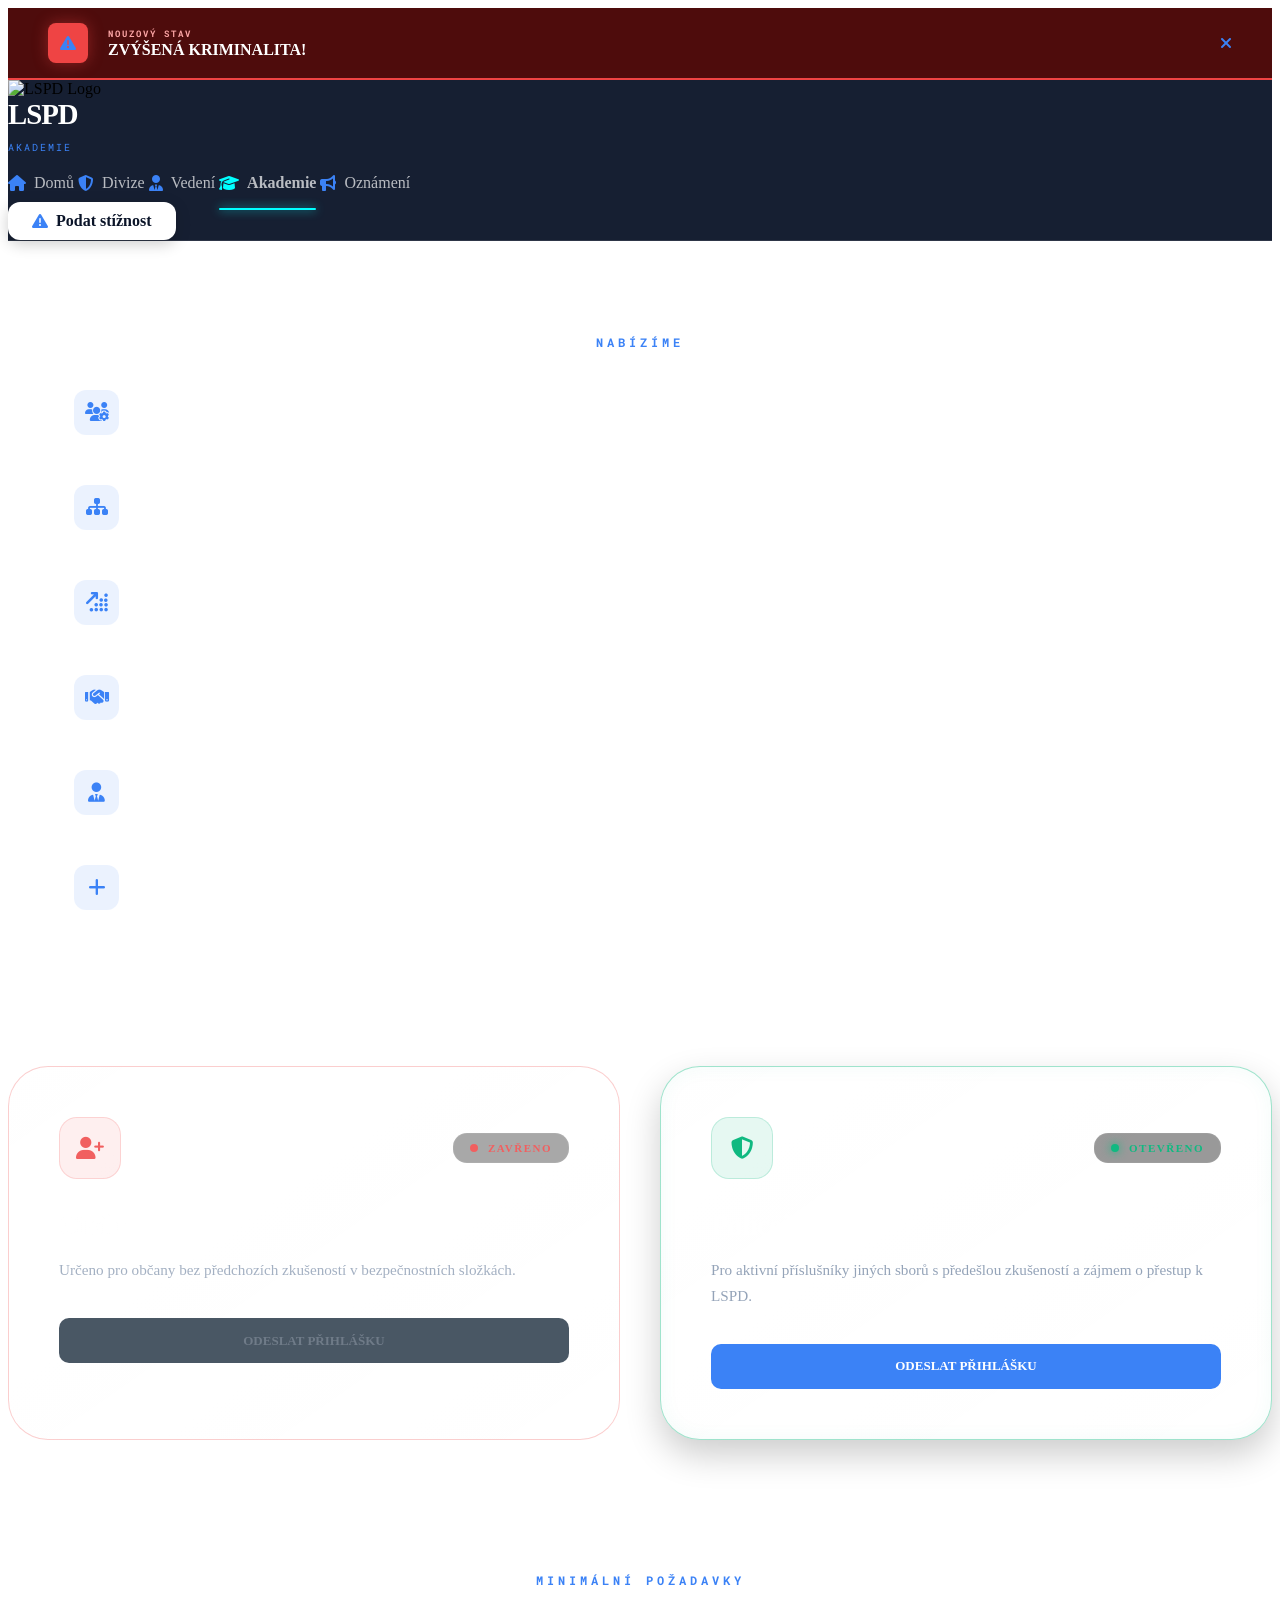
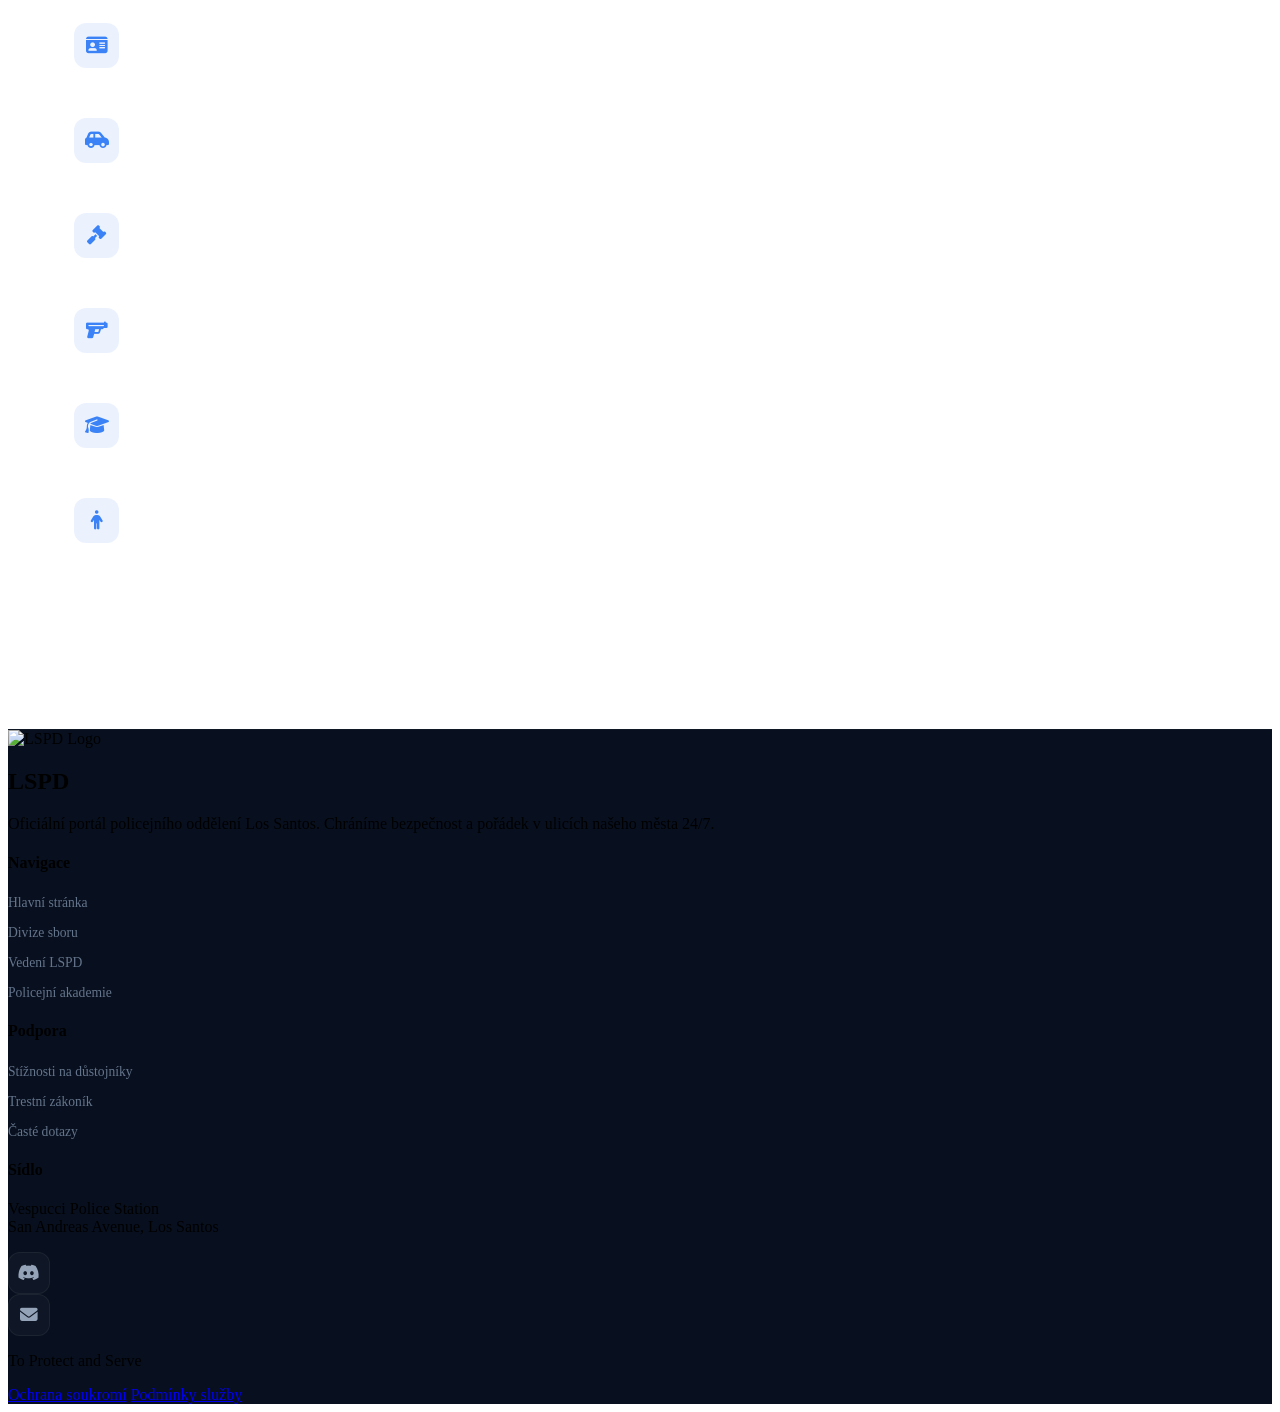
==== commit 8c340711: "Add files via upload" ====
--- a/academy.html
+++ b/academy.html
@@ -42,7 +42,7 @@
                 </div>
                 <div class="alert-text-group">
                     <span class="alert-tag">Nouzový stav</span>
-                    <p class="alert-main-text">Zvýšená kriminalita, nevycházejte z domovů!</p>
+                    <p class="alert-main-text">Zvýšená kriminalita!</p>
                 </div>
             </div>
             <label for="close-alert" class="alert-close-btn">
--- a/style.css
+++ b/style.css
@@ -902,7 +902,7 @@
     width: 100%;
     position: relative;
     z-index: 999;}  /* Aby byl nad vším ostatním */
-.emergency-wrapper {
+/*.emergency-wrapper {
     display: none !important;
 }
 
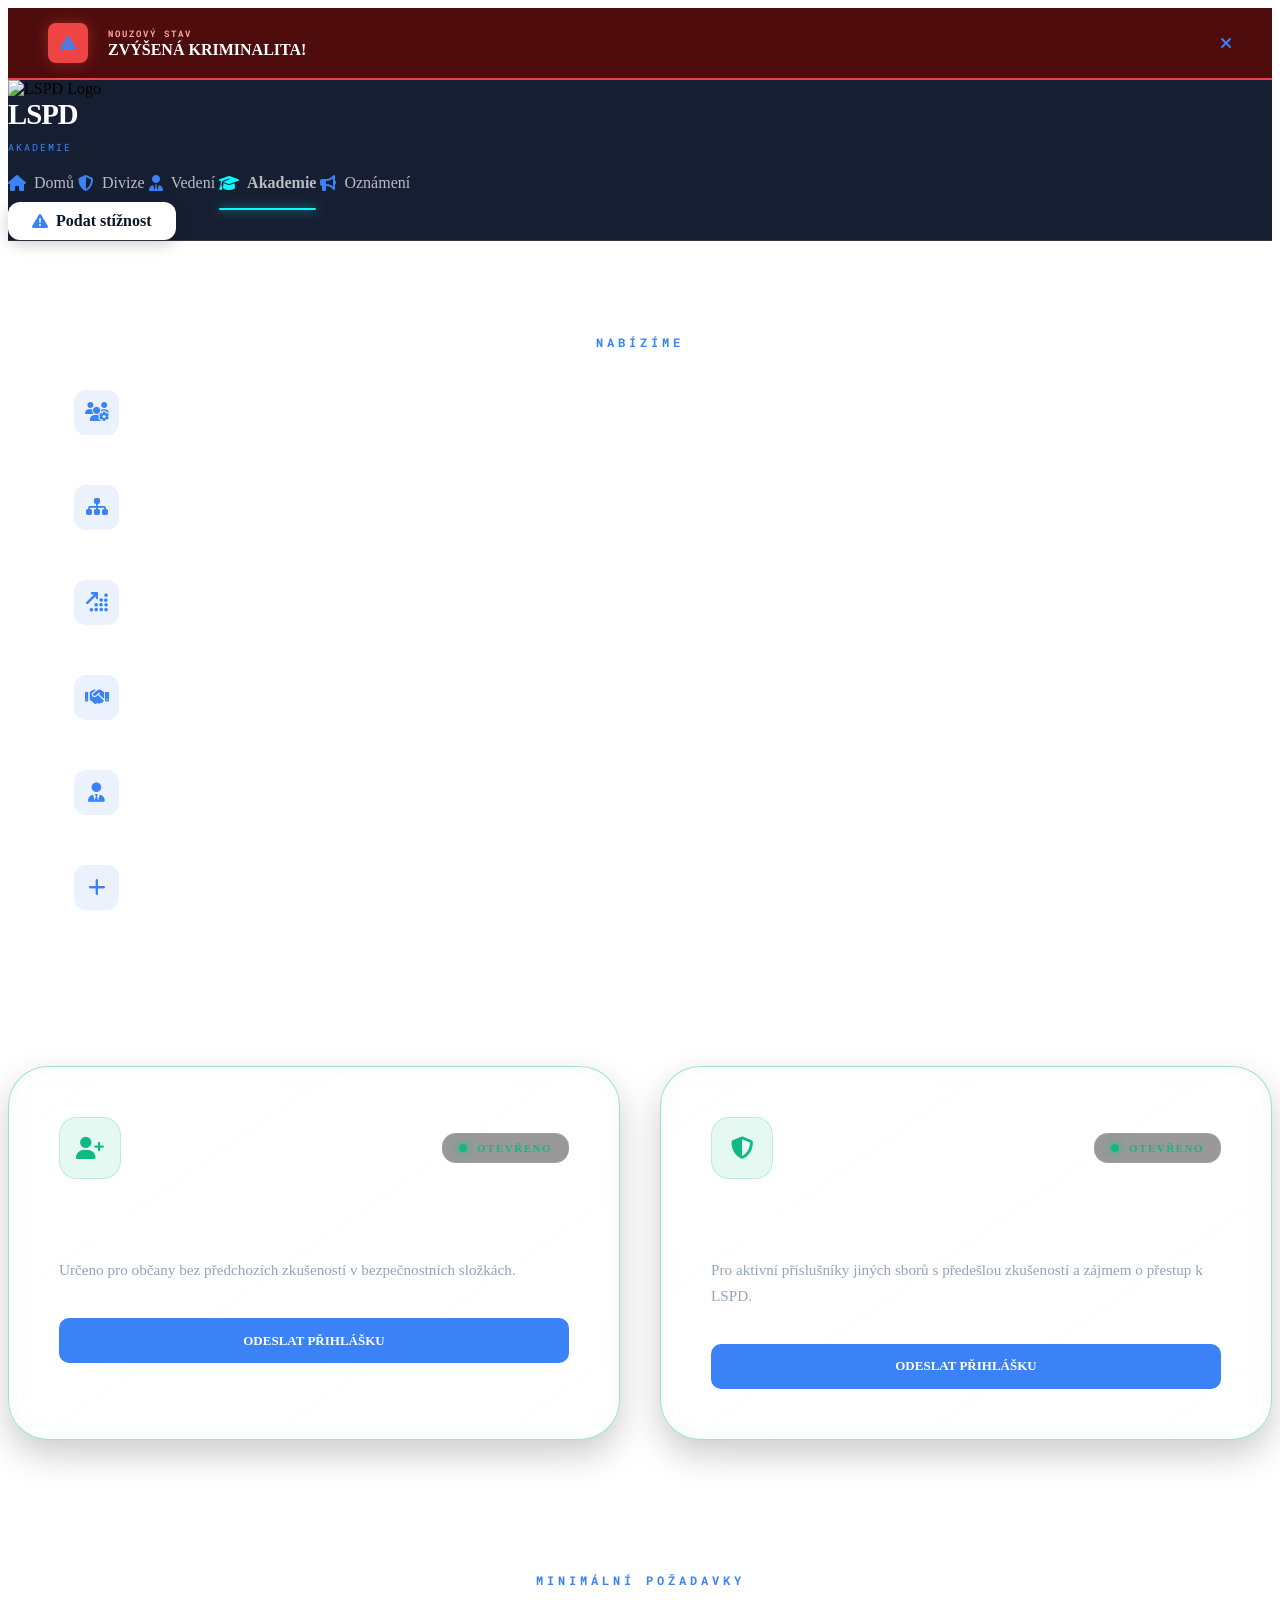
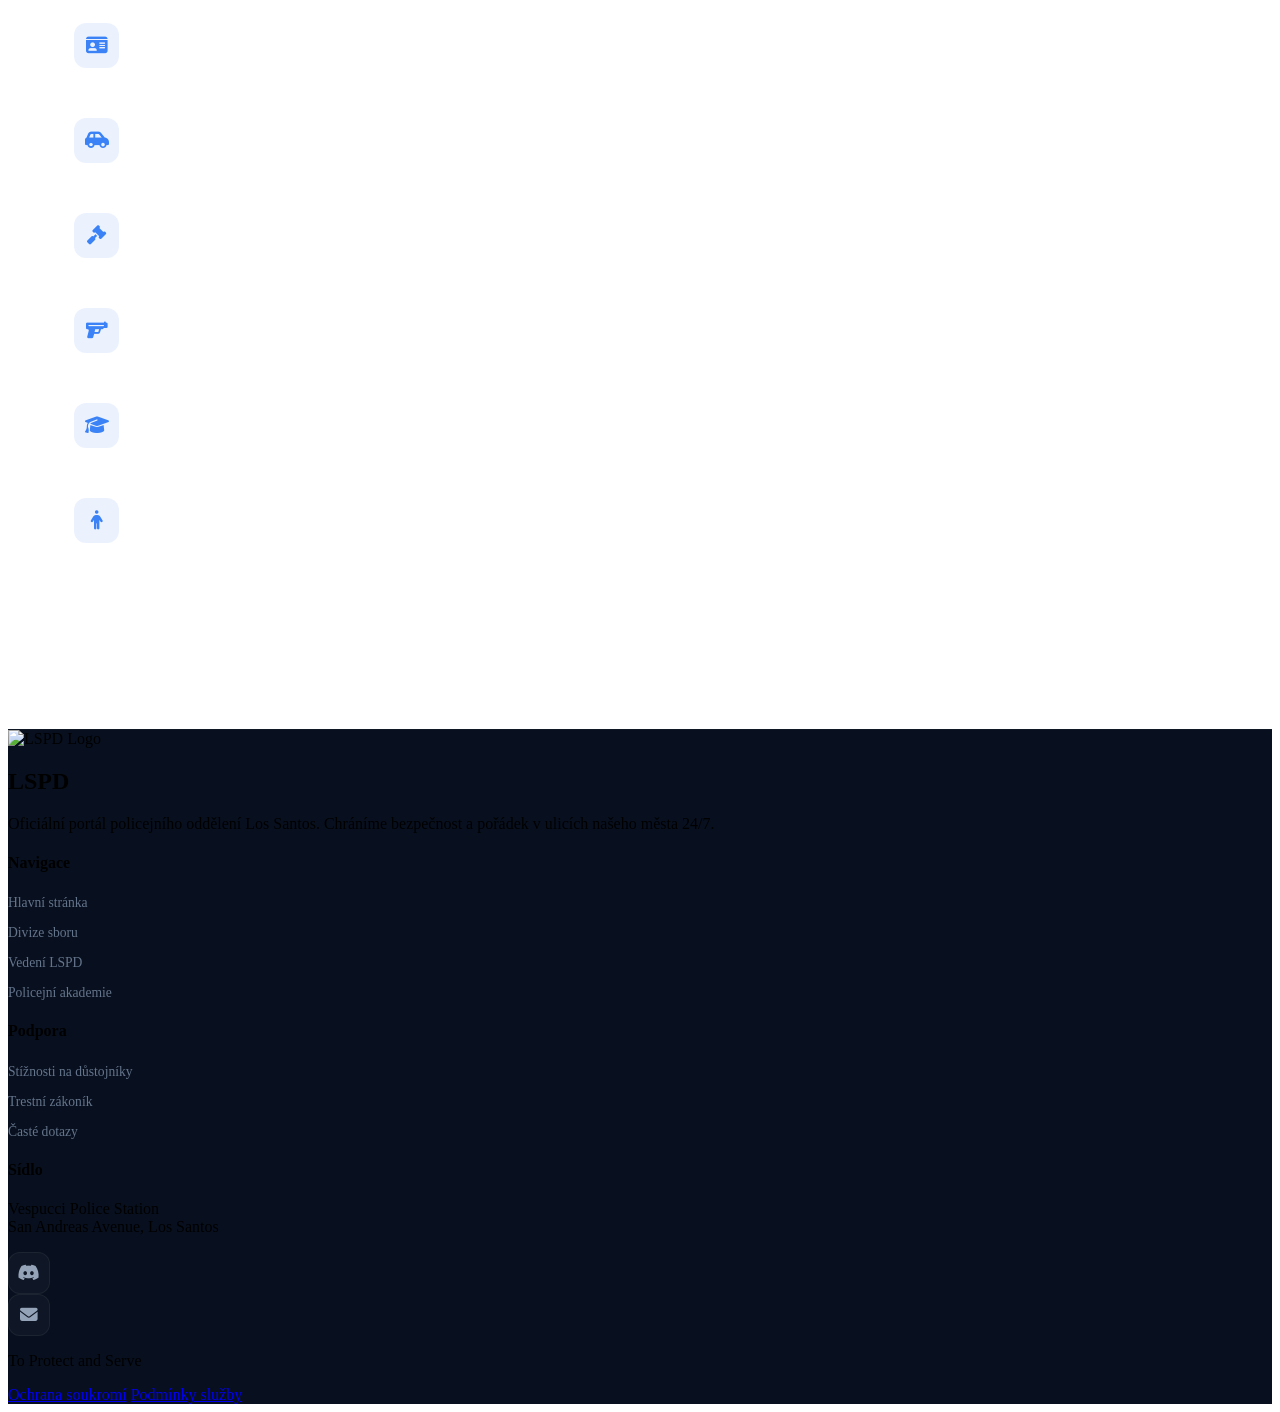
==== commit f54b3ce4: "Add files via upload" ====
--- a/academy.html
+++ b/academy.html
@@ -111,13 +111,13 @@
     
     <div class="recruitment-flex-row">
     
-    <div class="recruitment-mini-card status-closed">
+    <div class="recruitment-mini-card status-open">
         <div class="mini-card-content">
             <div class="mini-card-header">
                 <div class="mini-icon-circle"><i class="fa-solid fa-user-plus"></i></div>
                 <div class="mini-status-badge">
                     <span class="mini-dot"></span>
-                    <span class="mini-status-text">Zavřeno</span>
+                    <span class="mini-status-text">Otevřeno</span>
                 </div>
             </div>
             <h3 class="mini-card-title">Civilní nábor</h3>
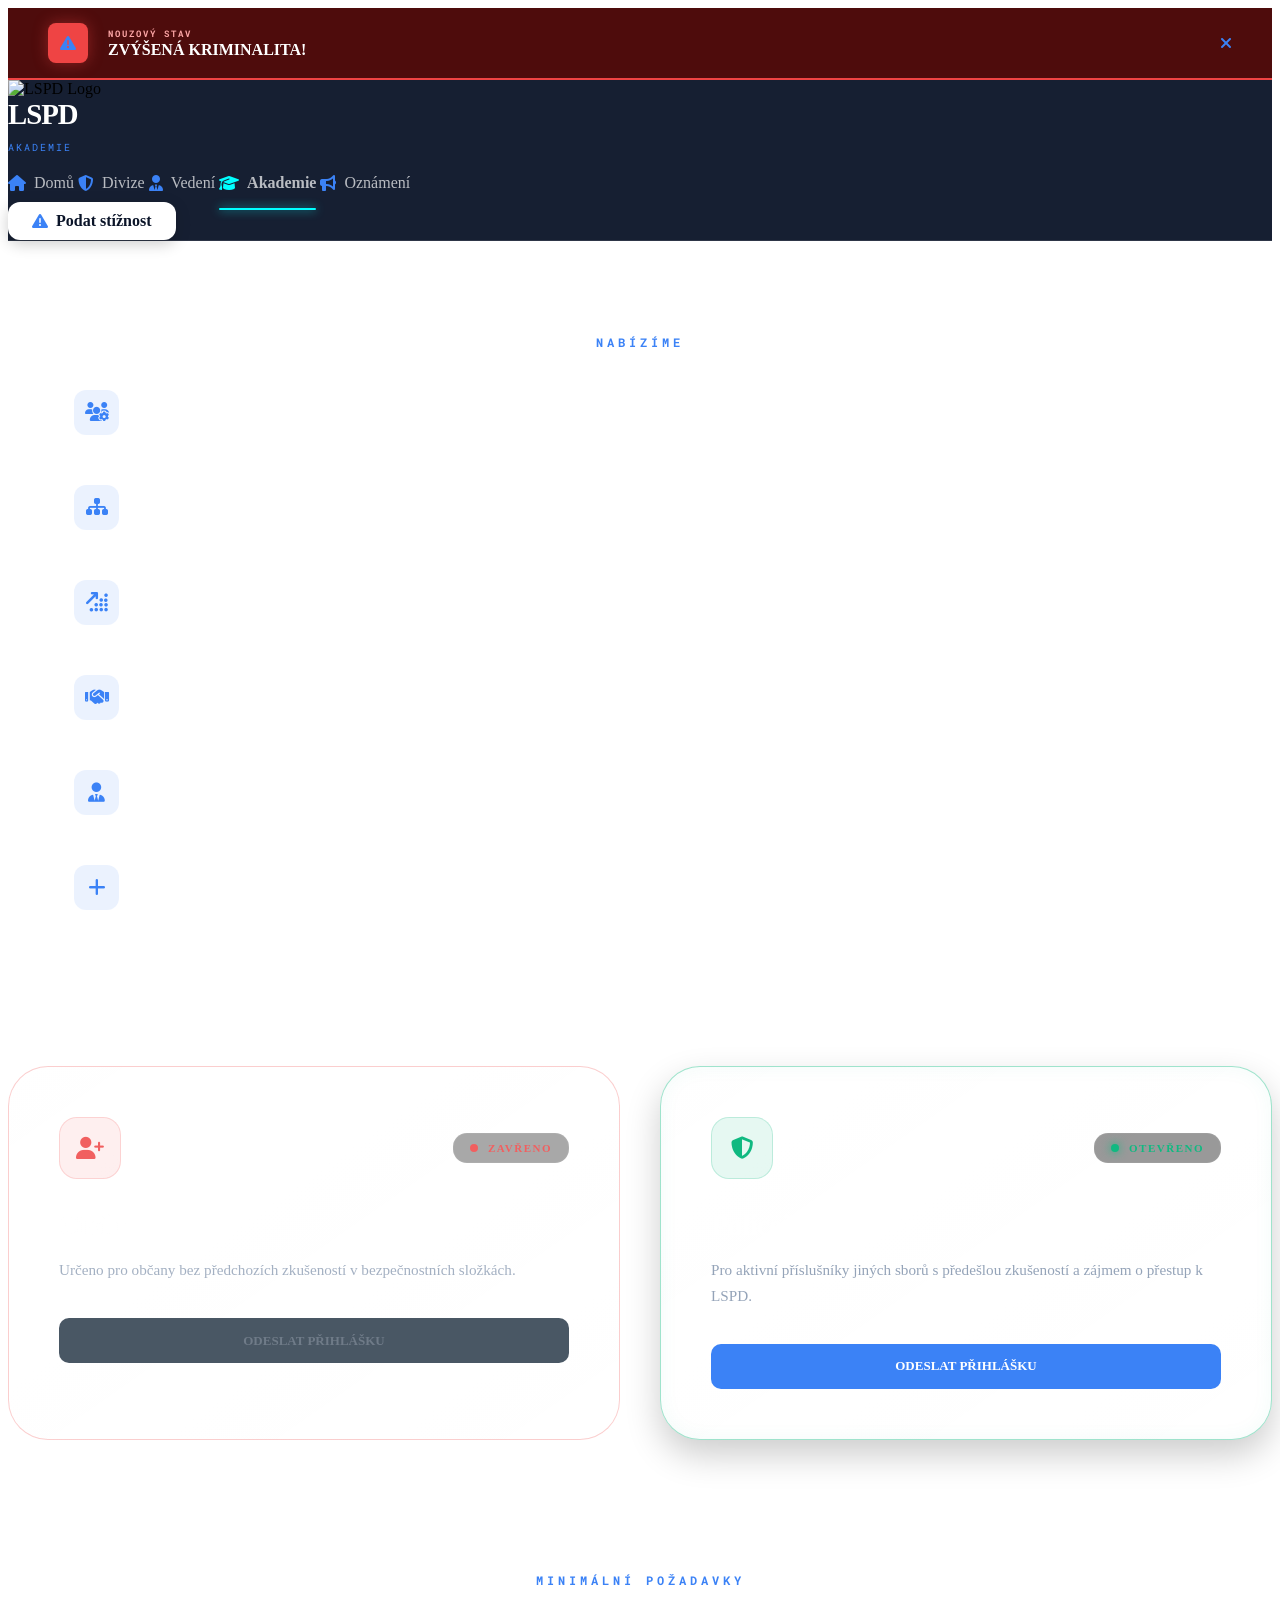
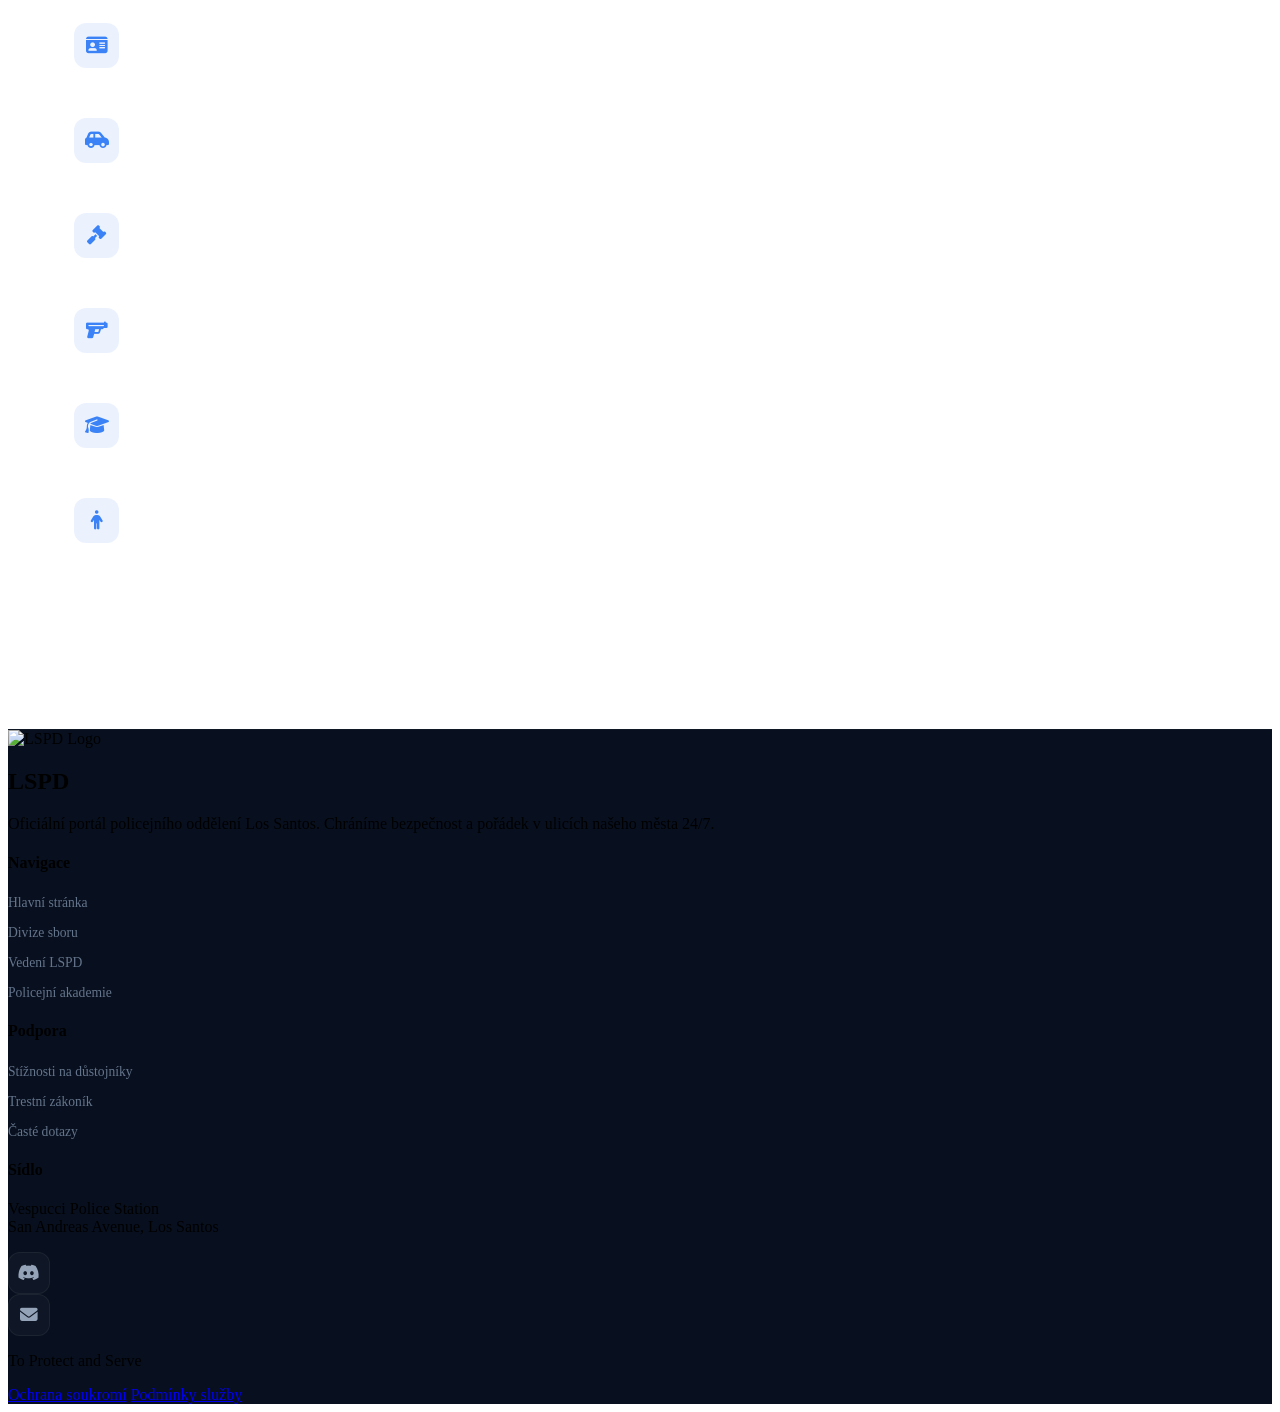
==== commit 94064093: "Add files via upload" ====
--- a/academy.html
+++ b/academy.html
@@ -111,13 +111,14 @@
     
     <div class="recruitment-flex-row">
     
-    <div class="recruitment-mini-card status-open">
+    <div class="recruitment-mini-card status-closed">
         <div class="mini-card-content">
             <div class="mini-card-header">
                 <div class="mini-icon-circle"><i class="fa-solid fa-user-plus"></i></div>
                 <div class="mini-status-badge">
                     <span class="mini-dot"></span>
-                    <span class="mini-status-text">Otevřeno</span>
+                    <span class="mini-status-text">Zavřeno
+                    </span>
                 </div>
             </div>
             <h3 class="mini-card-title">Civilní nábor</h3>
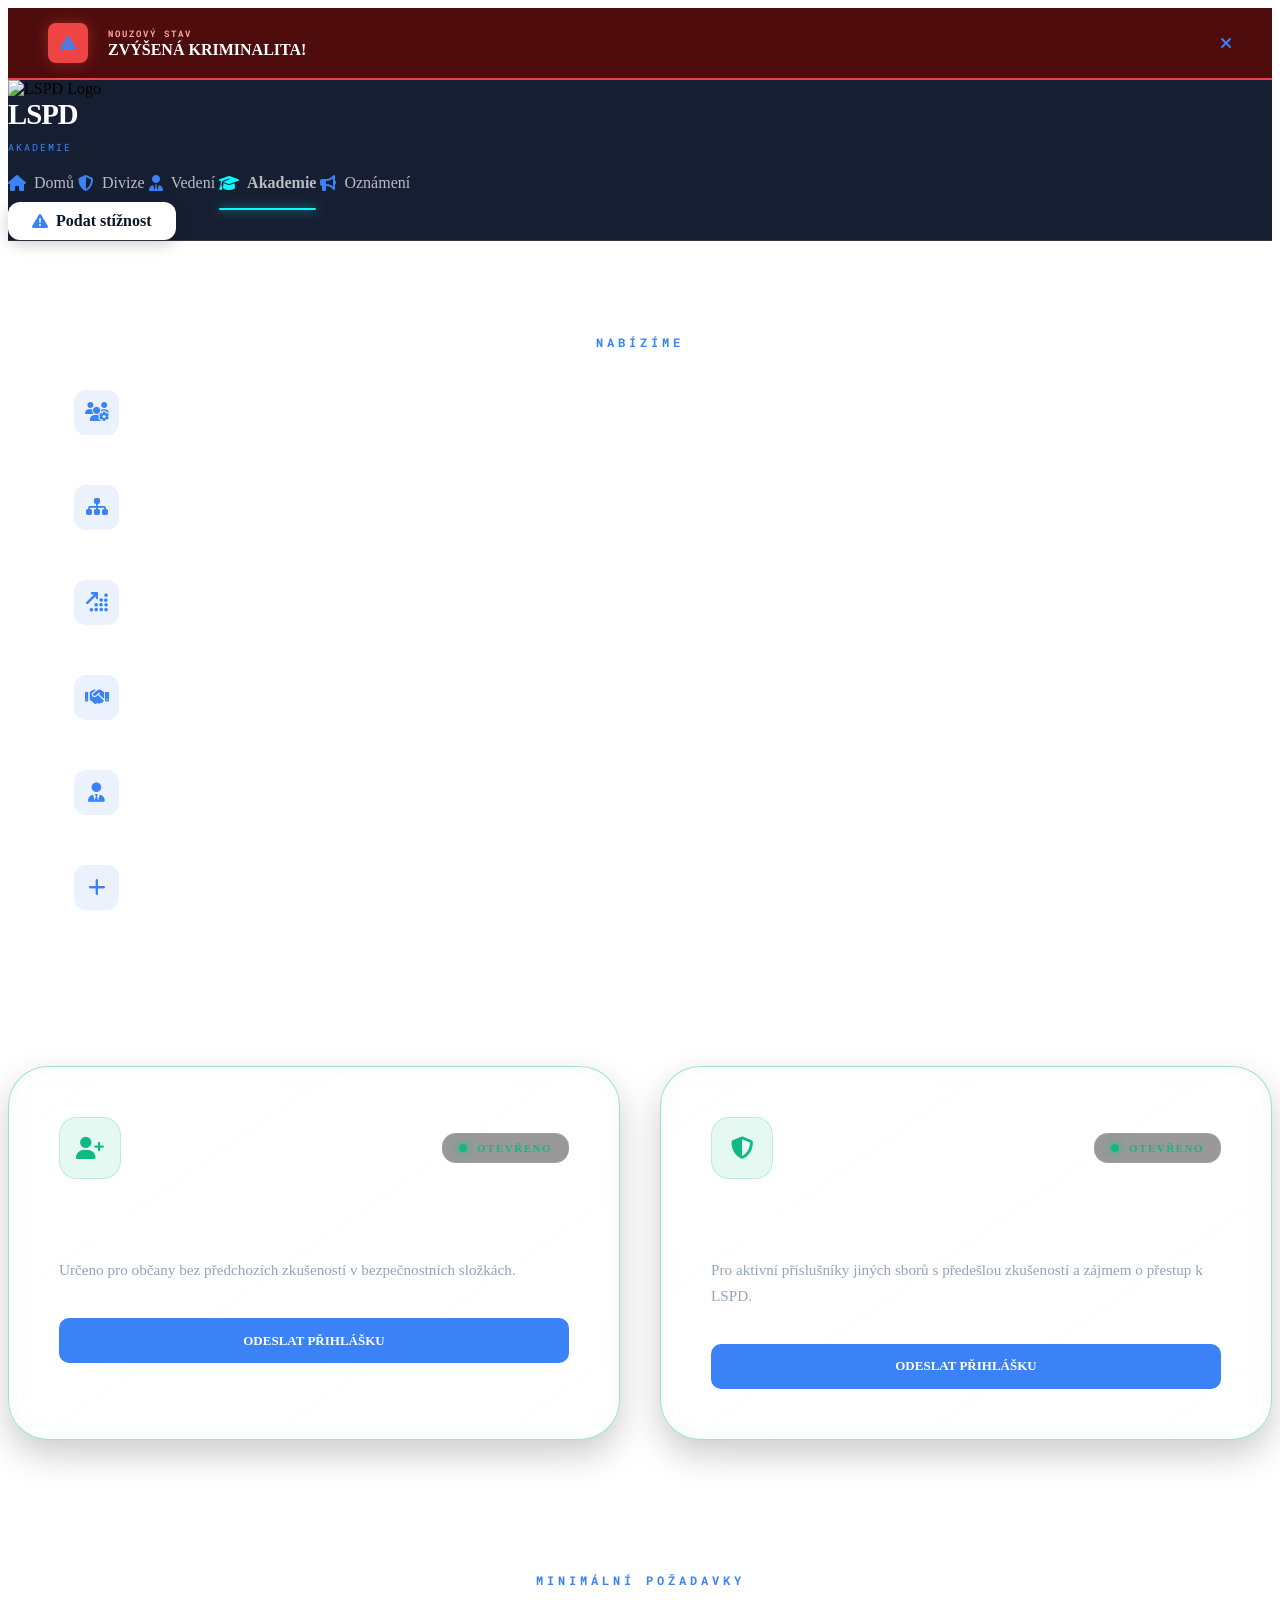
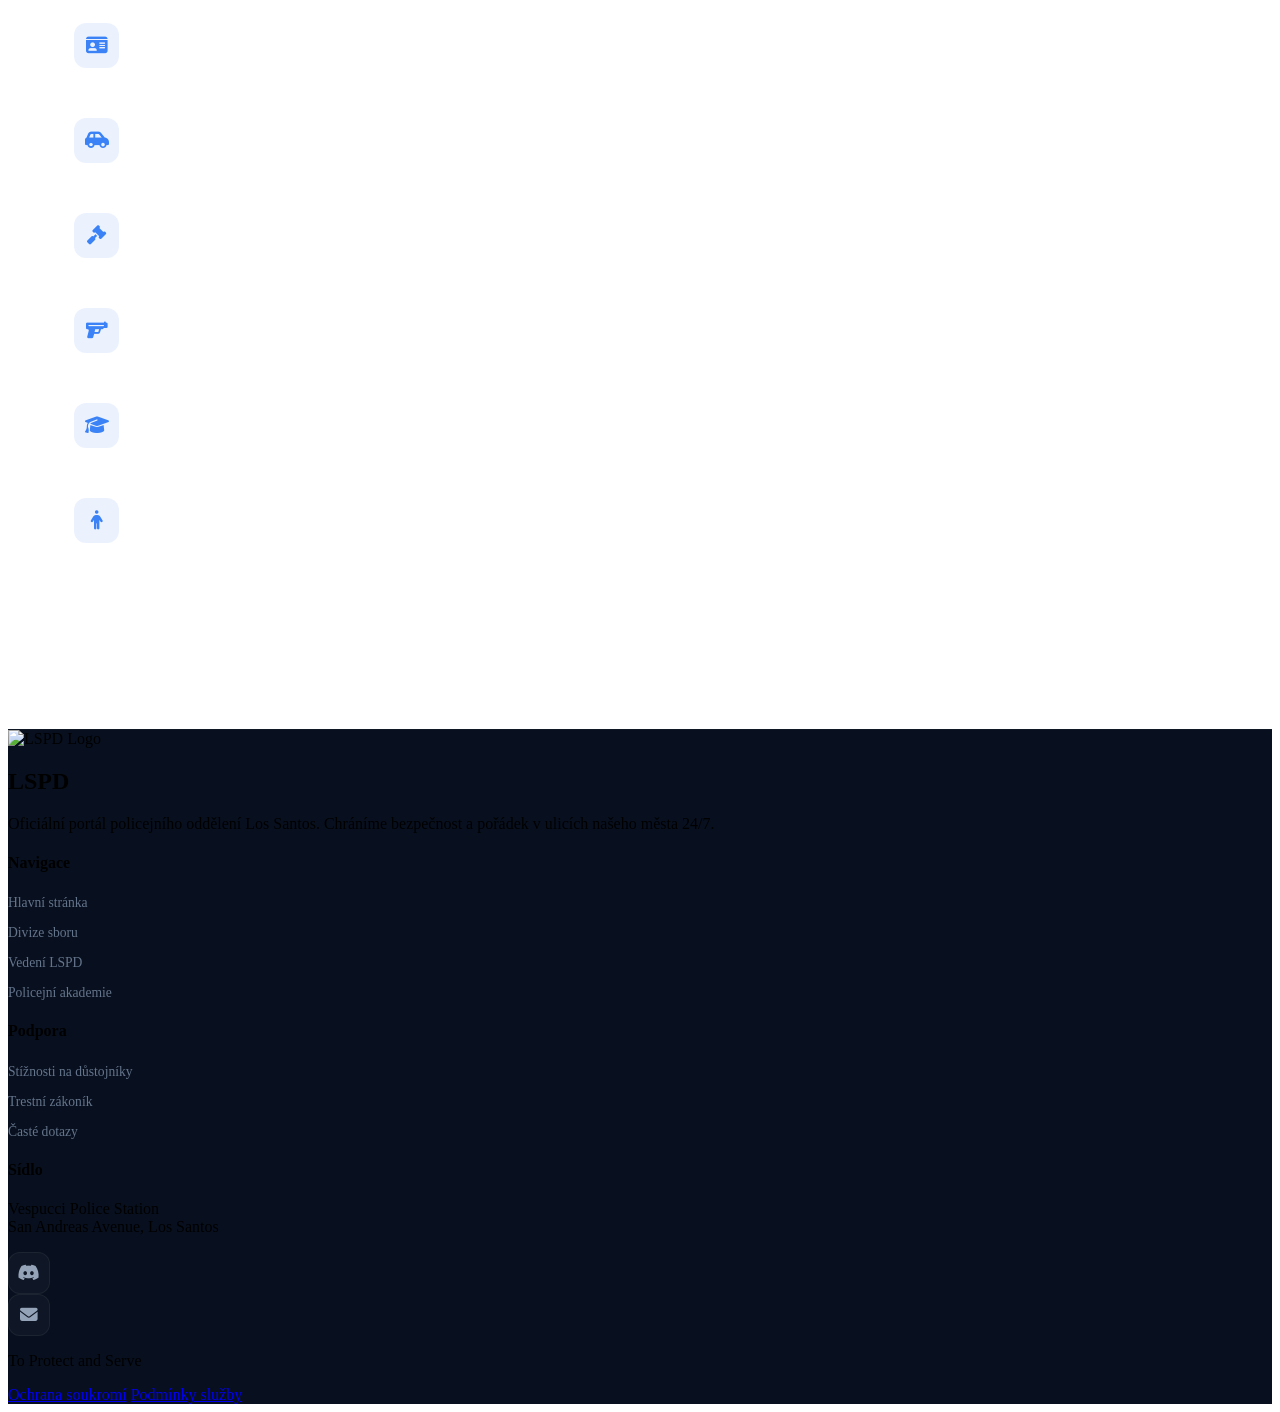
==== commit d0c22035: "Add files via upload" ====
--- a/academy.html
+++ b/academy.html
@@ -111,13 +111,13 @@
     
     <div class="recruitment-flex-row">
     
-    <div class="recruitment-mini-card status-closed">
+    <div class="recruitment-mini-card status-open">
         <div class="mini-card-content">
             <div class="mini-card-header">
                 <div class="mini-icon-circle"><i class="fa-solid fa-user-plus"></i></div>
                 <div class="mini-status-badge">
                     <span class="mini-dot"></span>
-                    <span class="mini-status-text">Zavřeno
+                    <span class="mini-status-text">Otevřeno
                     </span>
                 </div>
             </div>
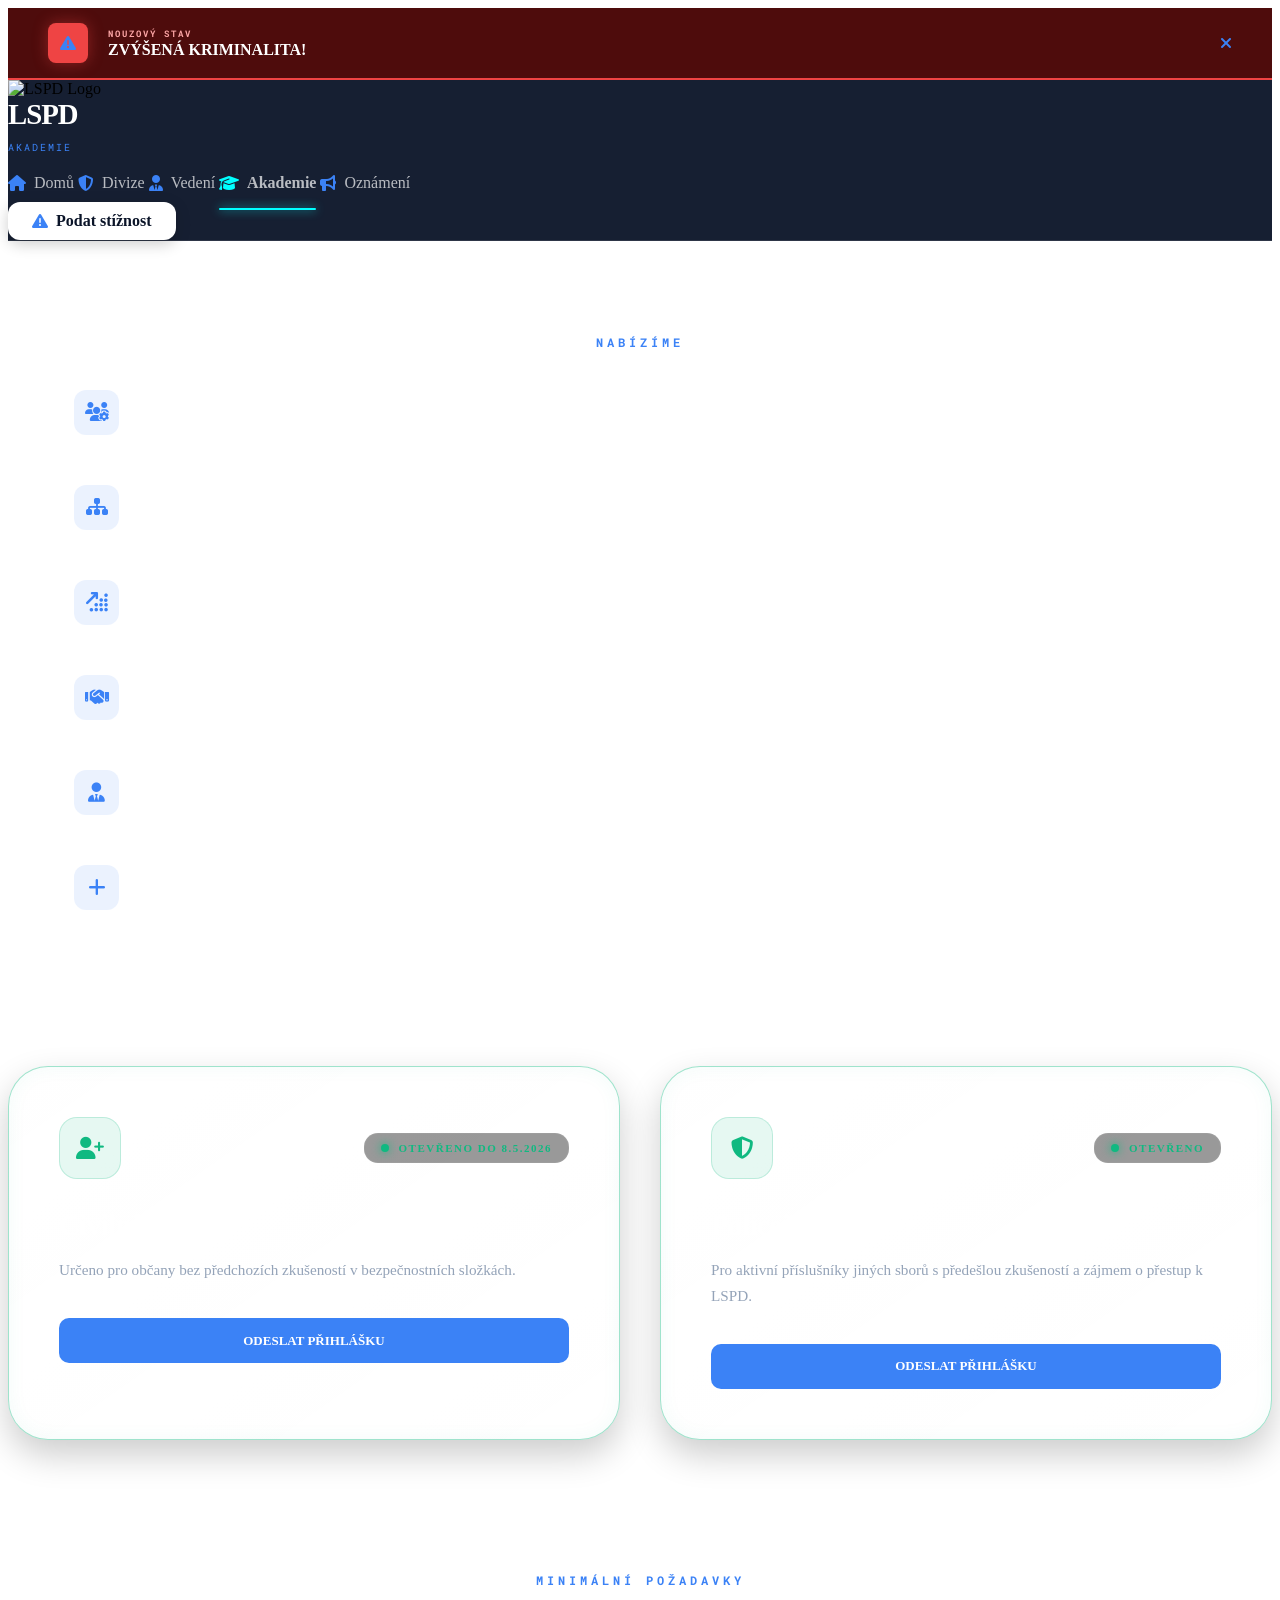
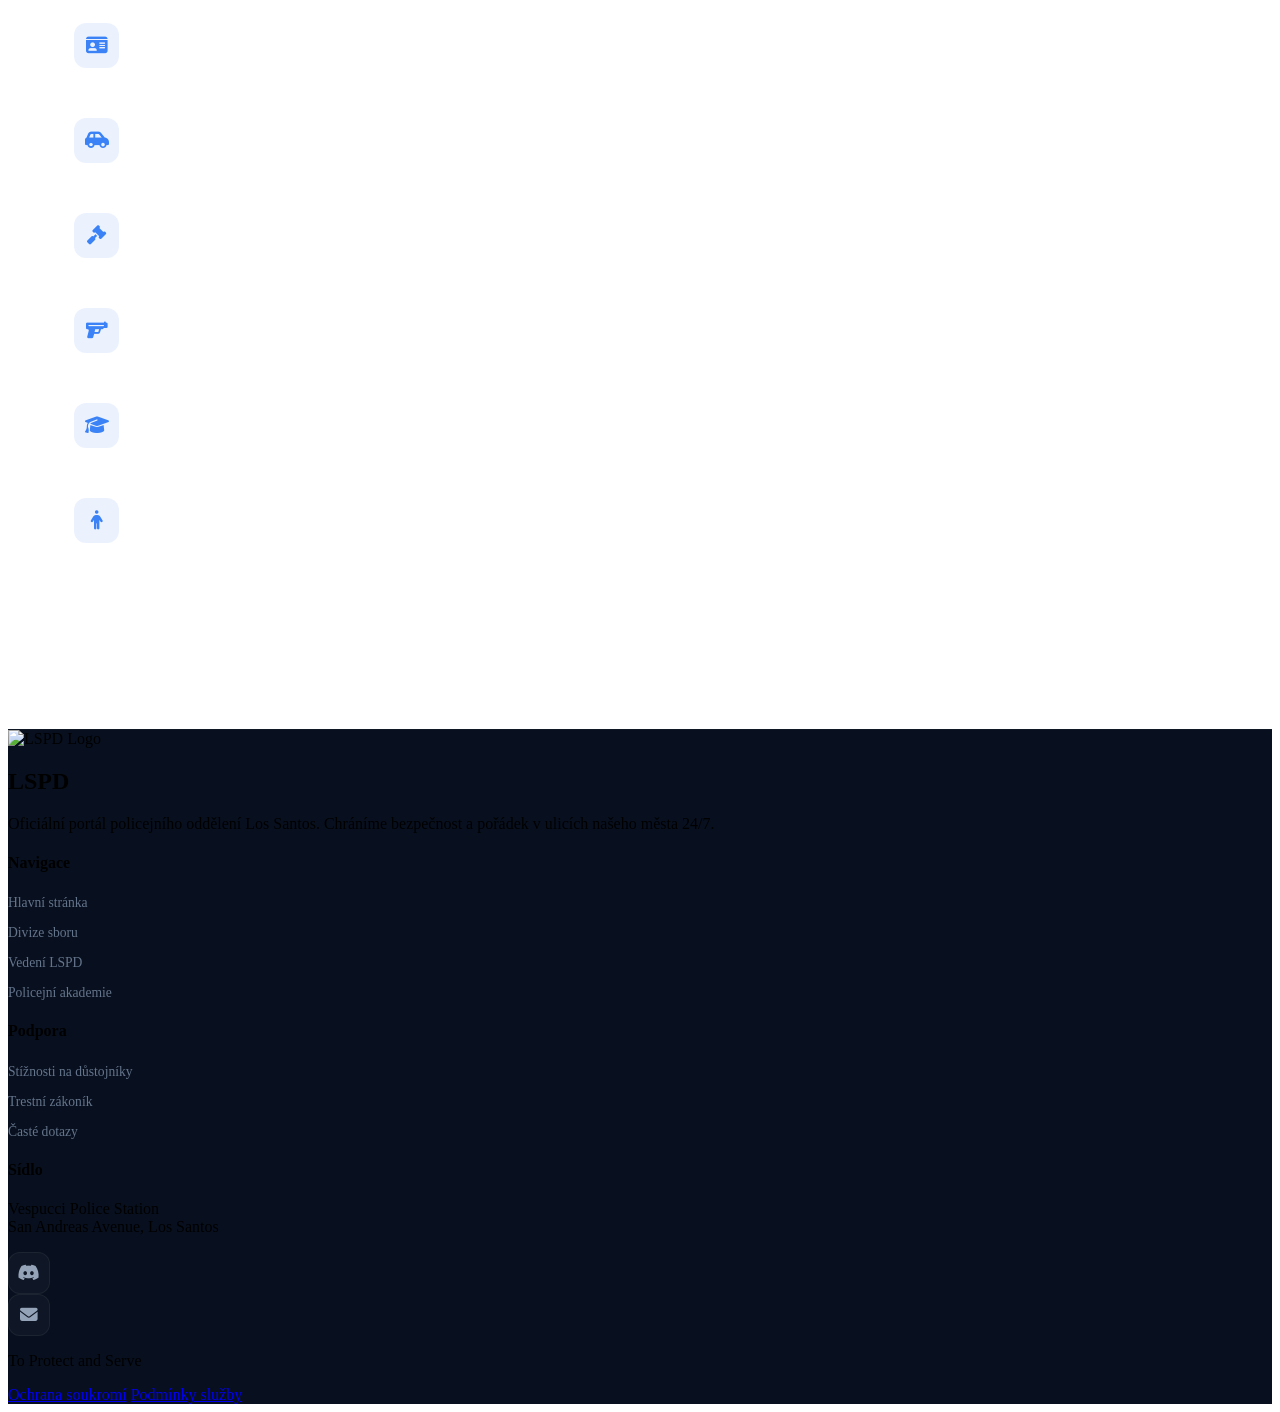
==== commit 518149d5: "Add files via upload" ====
--- a/academy.html
+++ b/academy.html
@@ -117,7 +117,7 @@
                 <div class="mini-icon-circle"><i class="fa-solid fa-user-plus"></i></div>
                 <div class="mini-status-badge">
                     <span class="mini-dot"></span>
-                    <span class="mini-status-text">Otevřeno
+                    <span class="mini-status-text">Otevřeno do 8.5.2026
                     </span>
                 </div>
             </div>
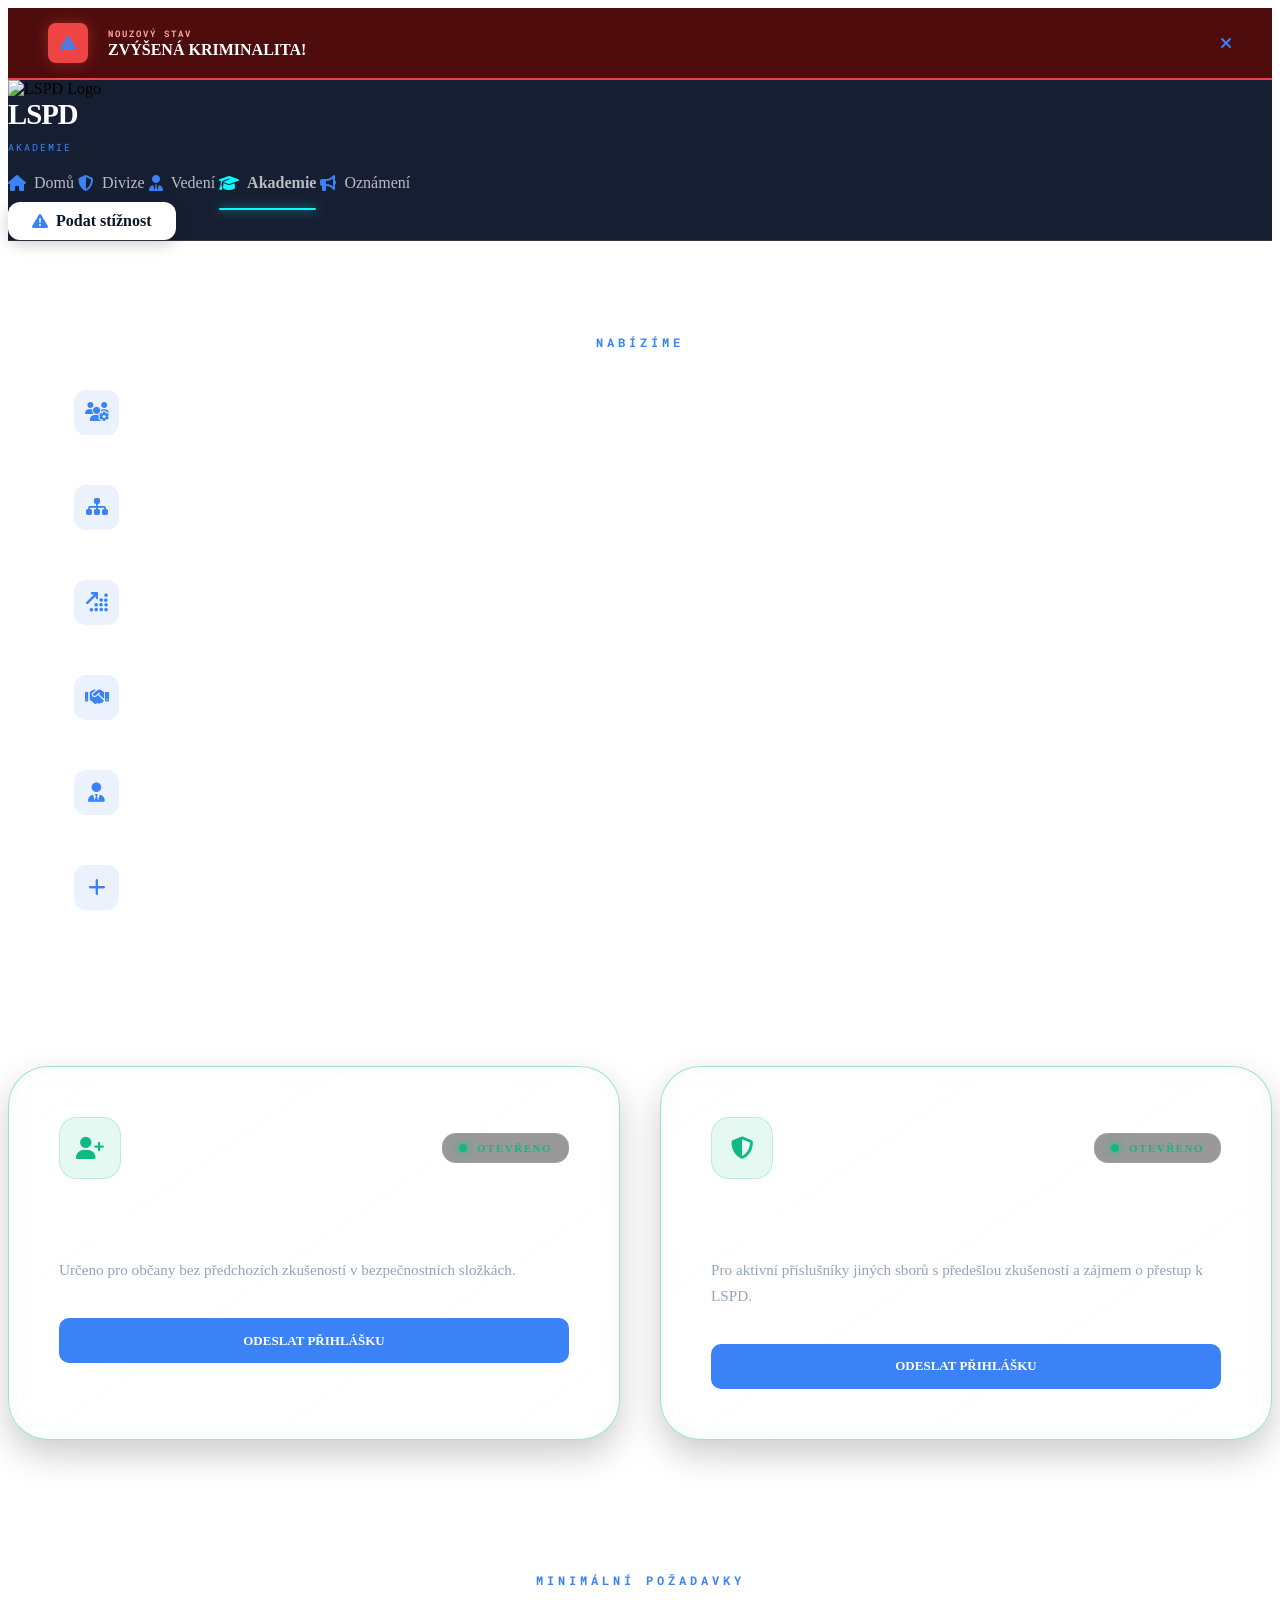
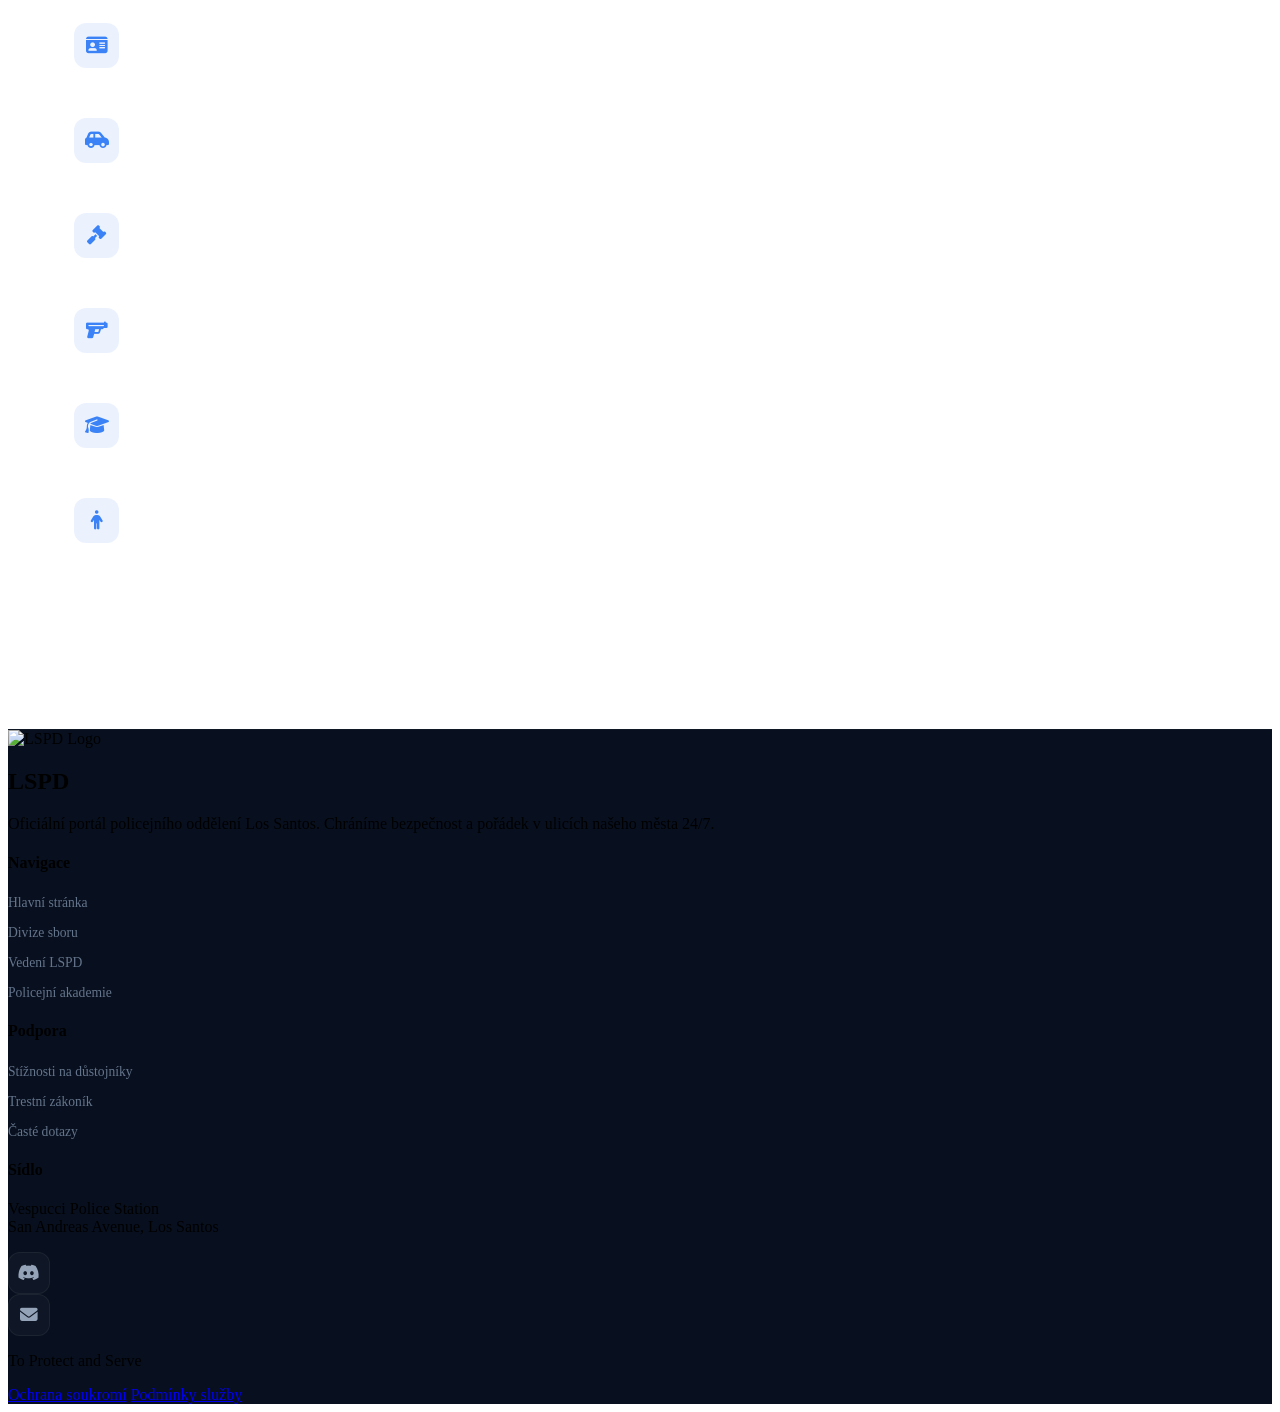
==== commit 94ac03b9: "Add files via upload" ====
--- a/academy.html
+++ b/academy.html
@@ -117,7 +117,7 @@
                 <div class="mini-icon-circle"><i class="fa-solid fa-user-plus"></i></div>
                 <div class="mini-status-badge">
                     <span class="mini-dot"></span>
-                    <span class="mini-status-text">Otevřeno do 8.5.2026
+                    <span class="mini-status-text">Otevřeno
                     </span>
                 </div>
             </div>
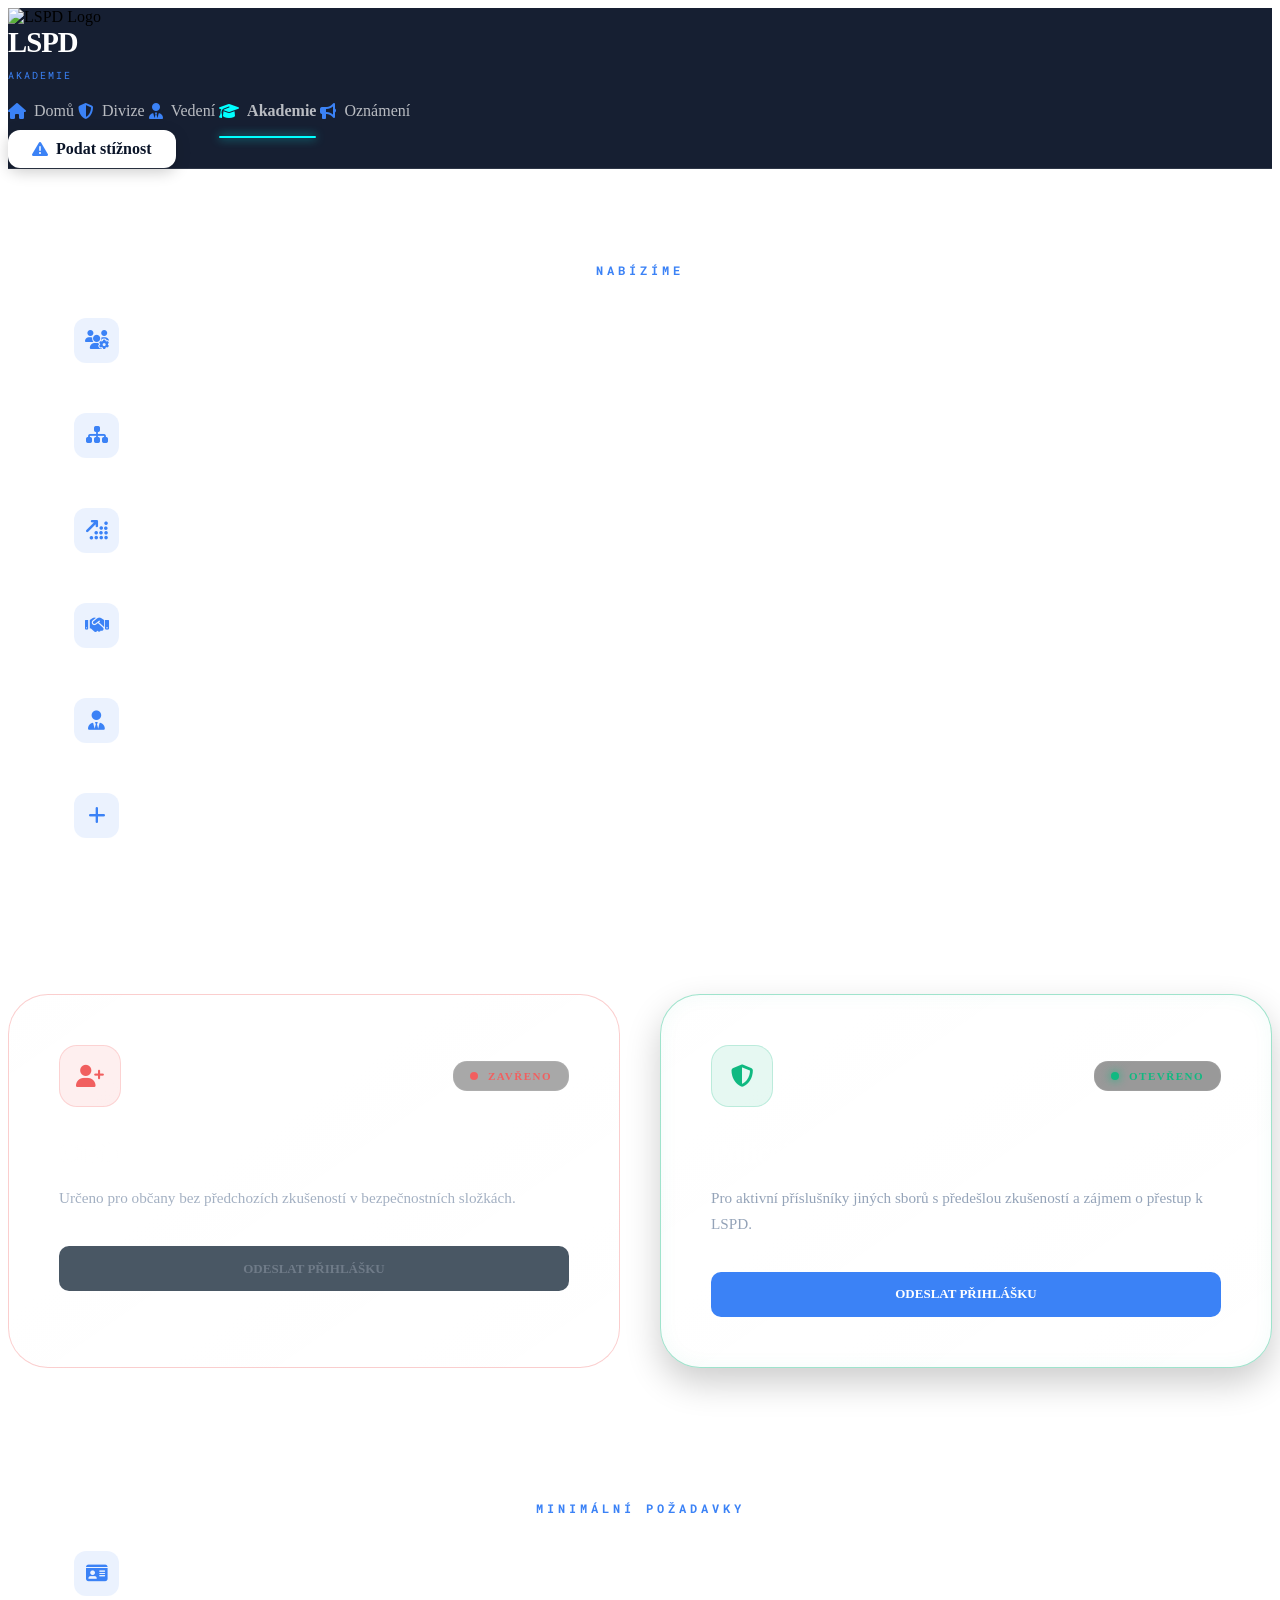
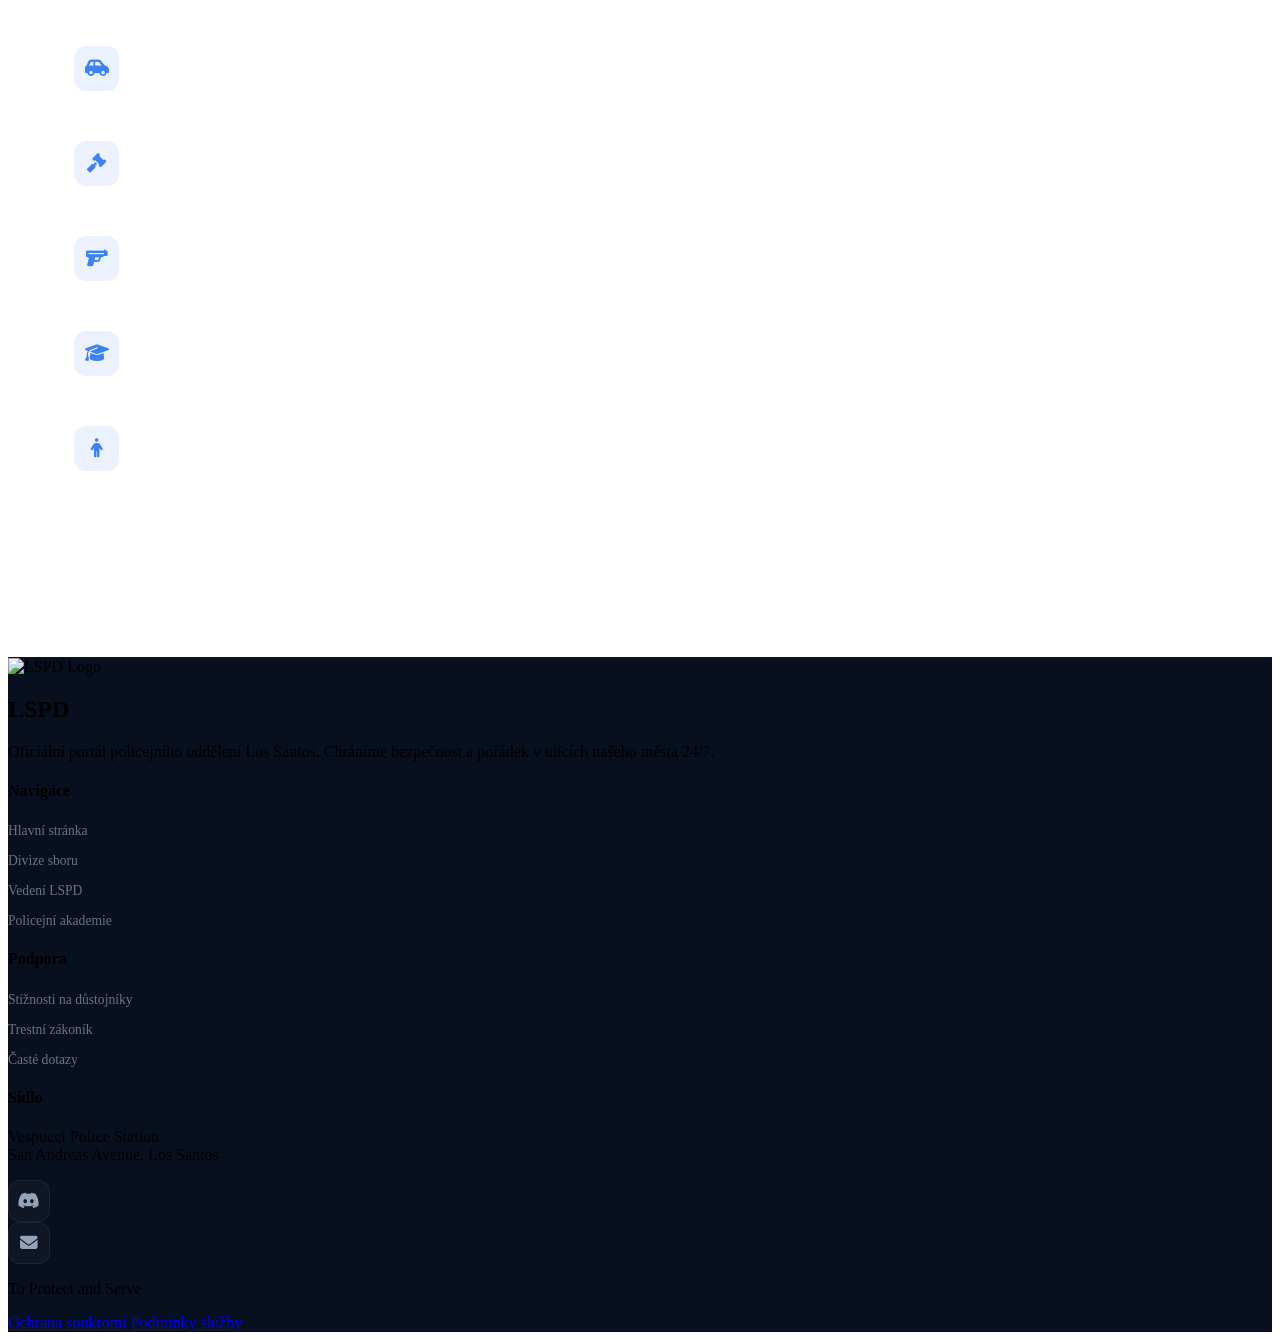
==== commit 7fead070: "Add files via upload" ====
--- a/academy.html
+++ b/academy.html
@@ -111,13 +111,13 @@
     
     <div class="recruitment-flex-row">
     
-    <div class="recruitment-mini-card status-open">
+    <div class="recruitment-mini-card status-closed">
         <div class="mini-card-content">
             <div class="mini-card-header">
                 <div class="mini-icon-circle"><i class="fa-solid fa-user-plus"></i></div>
                 <div class="mini-status-badge">
                     <span class="mini-dot"></span>
-                    <span class="mini-status-text">Otevřeno
+                    <span class="mini-status-text">Zavřeno
                     </span>
                 </div>
             </div>
--- a/style.css
+++ b/style.css
@@ -898,11 +898,11 @@
 
 /* --- EMERGENCY BROADCAST BAR --- */
 
-.emergency-wrapper{
+/*.emergency-wrapper{
     width: 100%;
     position: relative;
     z-index: 999;}  /* Aby byl nad vším ostatním */
-/*.emergency-wrapper {
+.emergency-wrapper {
     display: none !important;
 }
 
